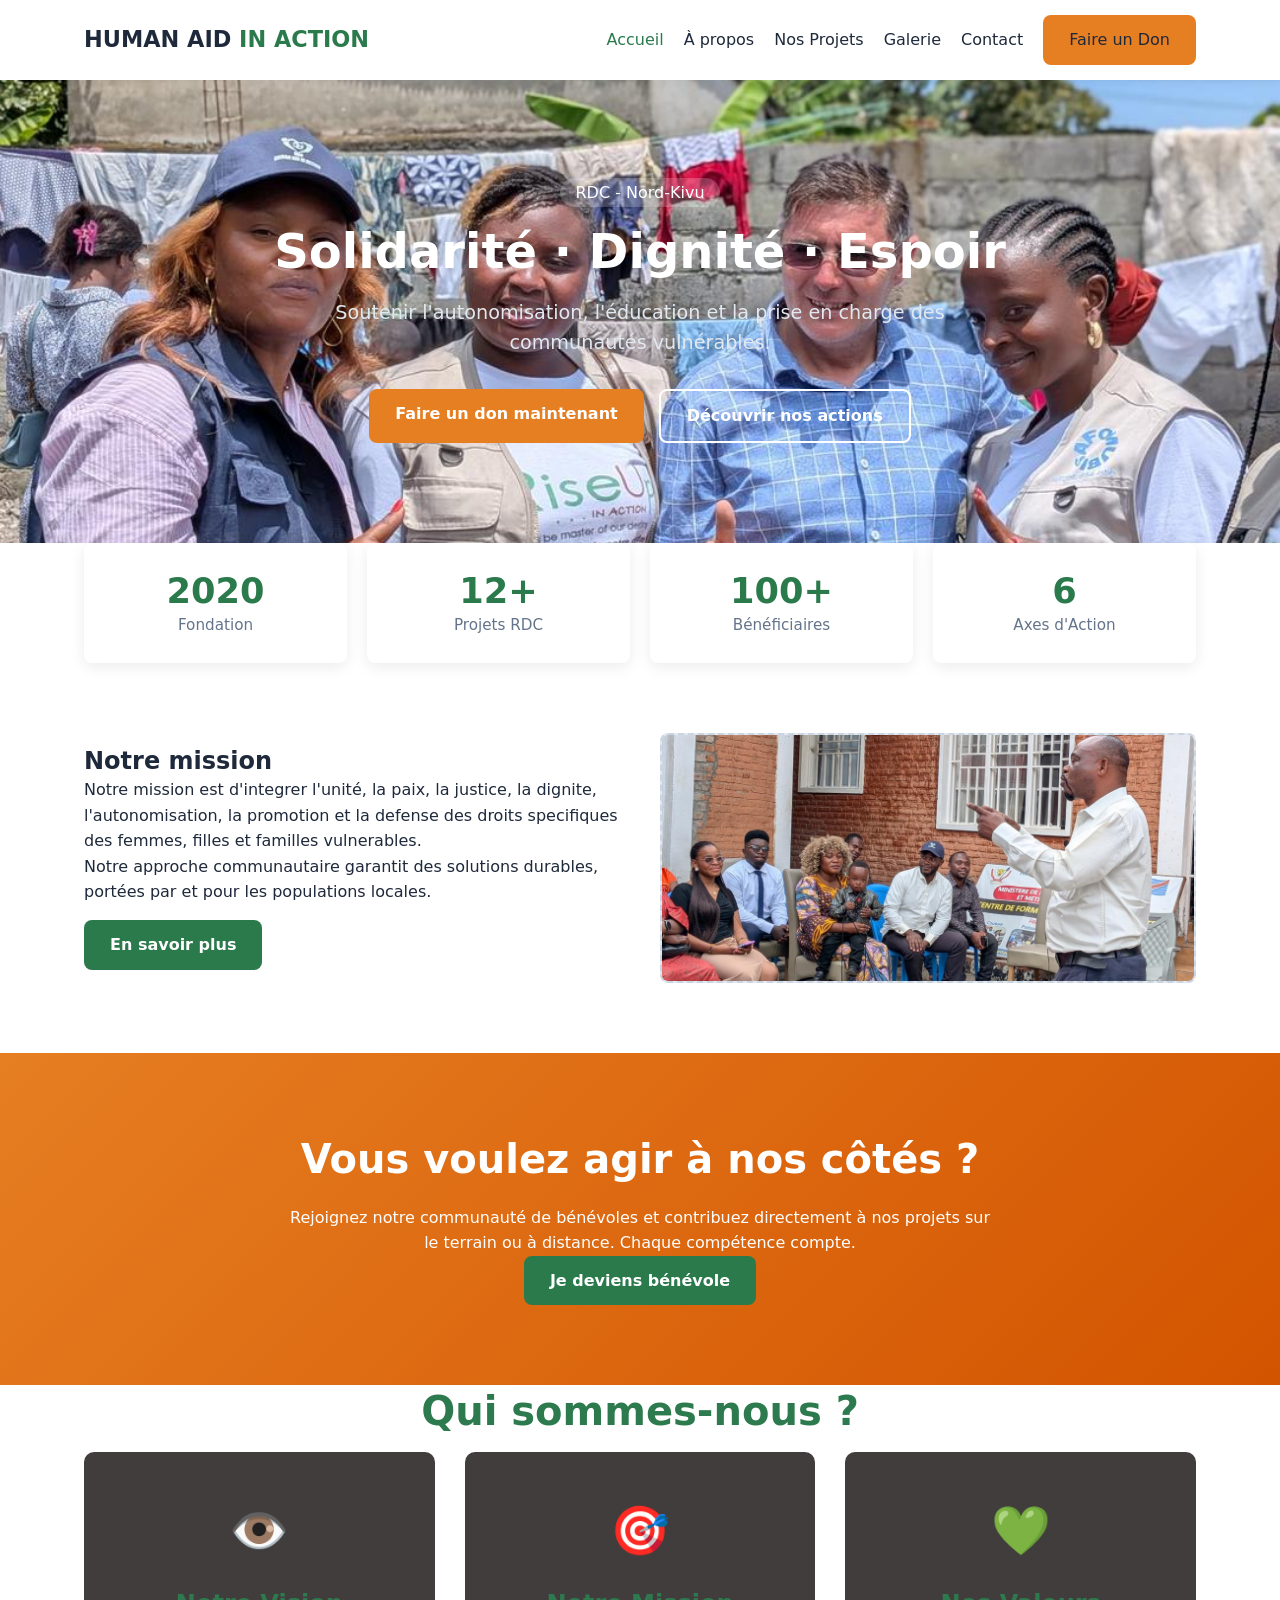
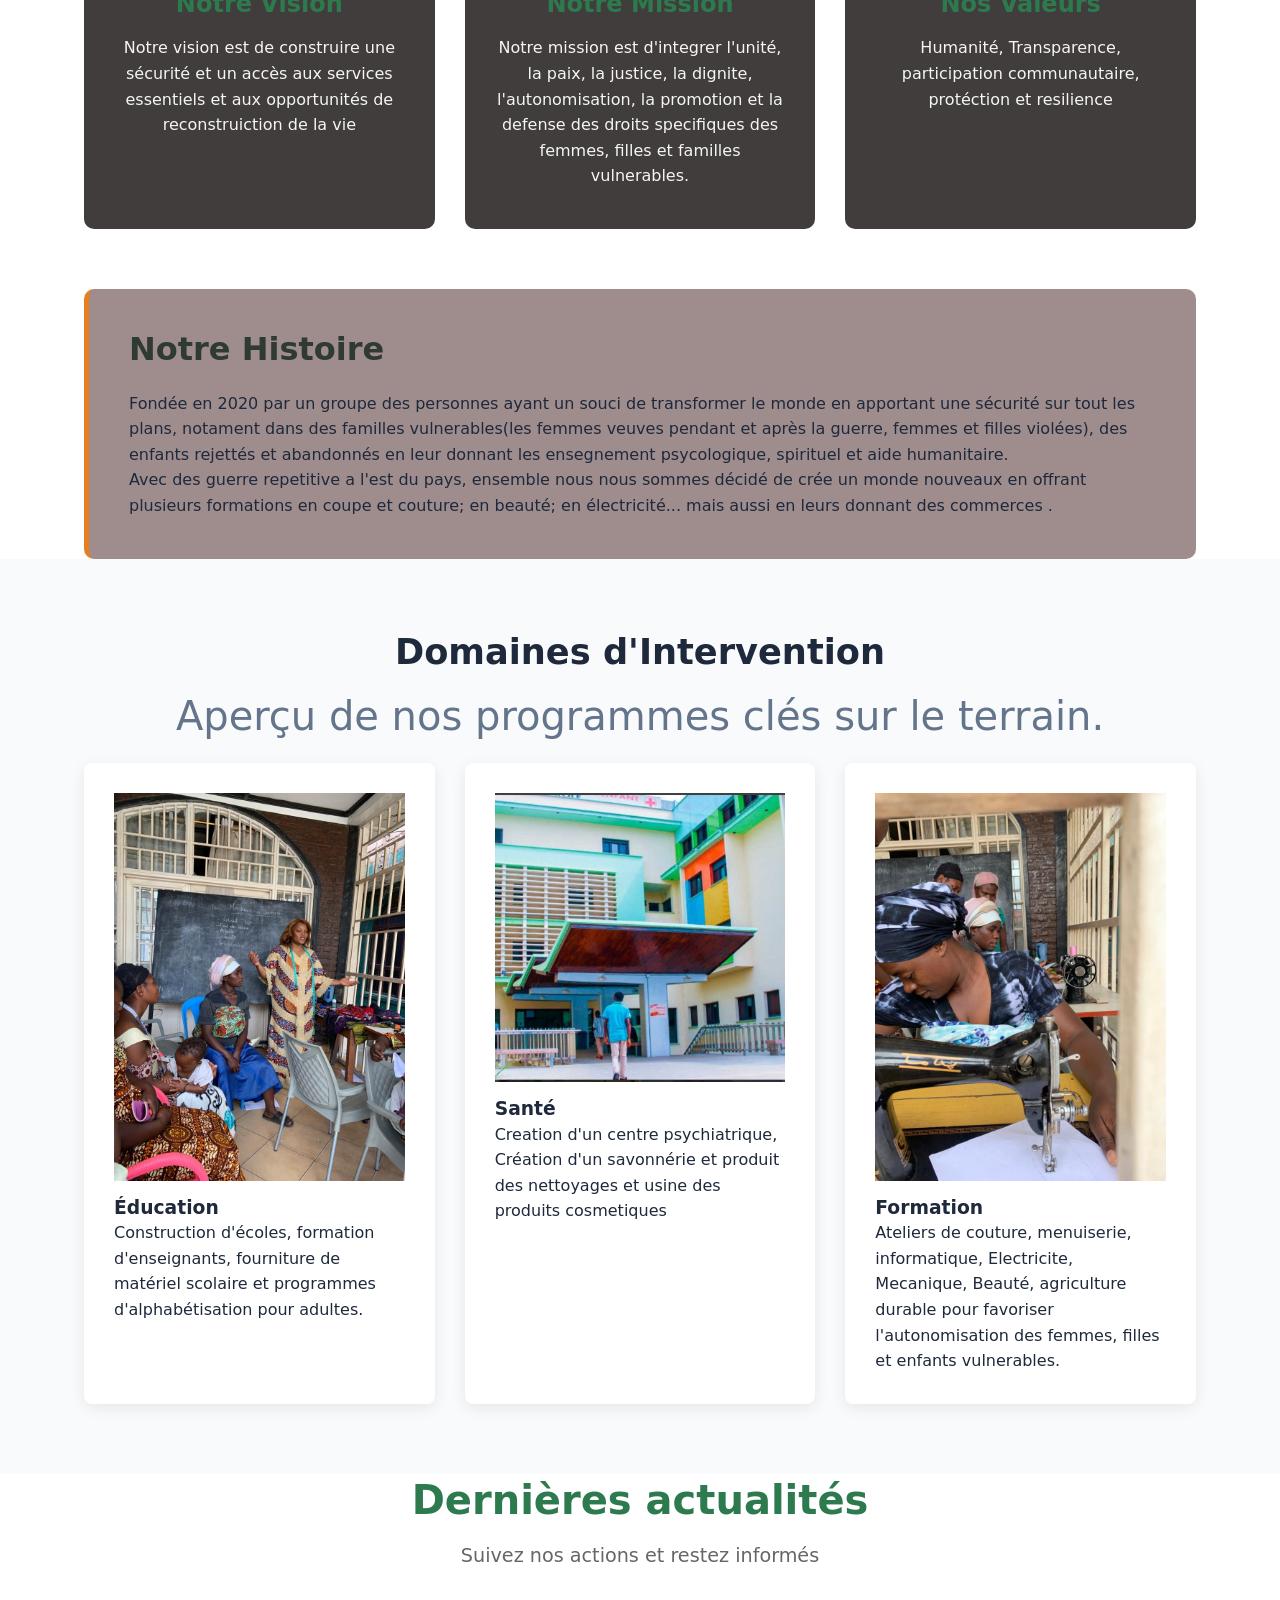
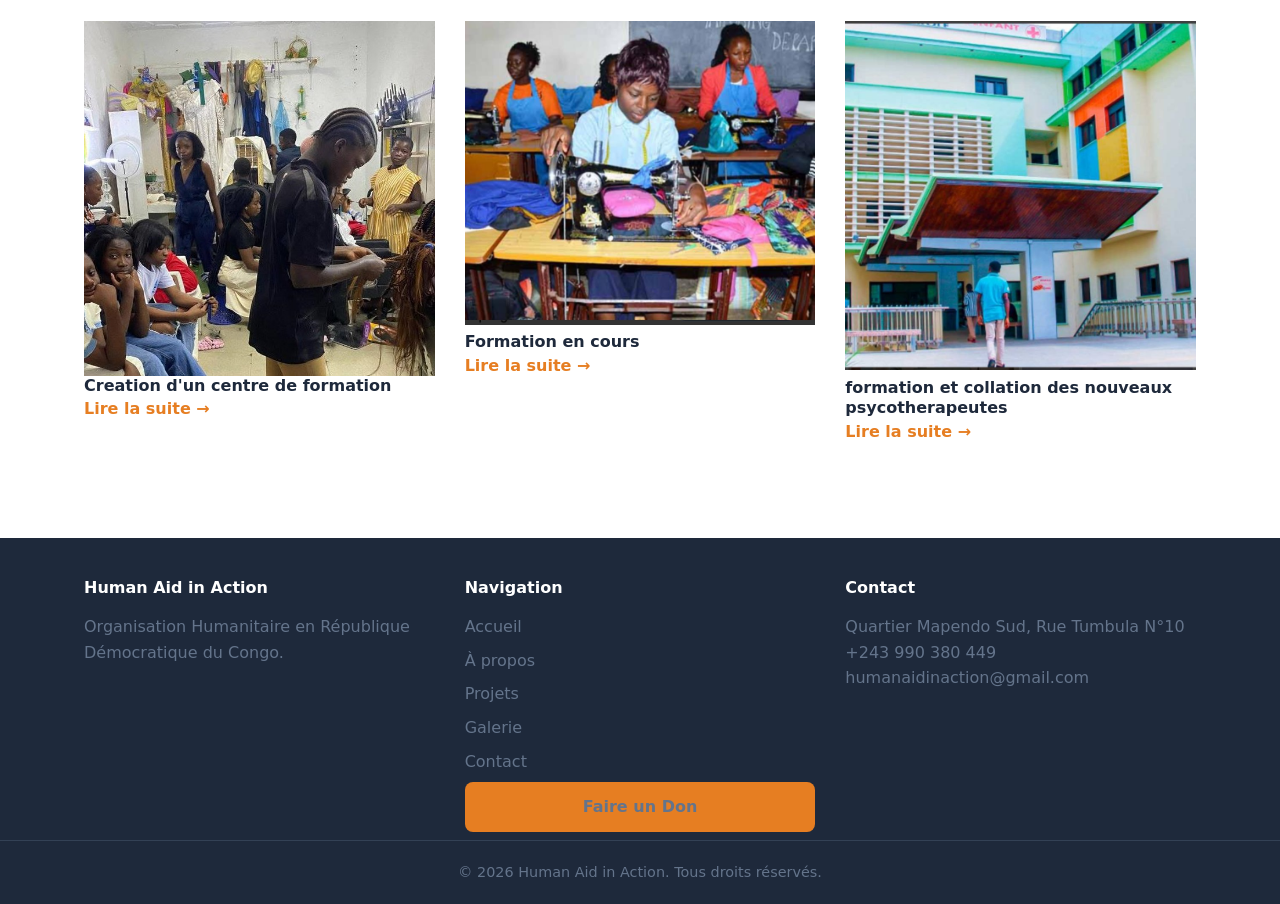
==== index.html @ 74c25638 "init" ====
<!DOCTYPE html>
<html lang="fr">
<head>
  <meta charset="UTF-8">
  <meta name="viewport" content="width=device-width, initial-scale=1.0">
  <title>Human Aid in Action - Accueil</title>
  <link rel="stylesheet" href="style.css">
  <script src="script.js"></script>
  <link rel="icon" href="haa/logo.jpg" type="image/x-icon">
<link rel="shortcut icon" href="haa/logo.jpg" type="image/jpg">
<link rel="apple-touch-icon" href="haa/logo.jpg">
</head>
<body>

  <header class="navbar">
    <div class="container nav-container">
      <a href="index.html" class="logo">Human Aid <span>in Action</span></a>
      <button class="menu-toggle" id="menuToggle" aria-label="Menu">☰</button>
      <nav class="nav-menu" id="navMenu">
        <a href="index.html" class="active">Accueil</a>
        <a href="a-propos.html">À propos</a>
        <a href="projets.html">Nos Projets</a>
        <a href="galerie.html">Galerie</a>
        <a href="contact.html">Contact</a>
        <a href="https://yembjkyt.mychariow.shop/prd_061tvge9/checkout" class="btn btn-secondary">Faire un Don</a>
      </nav>
    </div>
  </header>

  <section class="hero">
    <div class="container">
      <span style="background: rgba(255,255,255,0.2); padding: 5px 15px; border-radius: 20px;">RDC - Nord-Kivu</span>
      <h1>Solidarité · Dignité · Espoir</h1>
      <p>Soutenir l'autonomisation, l'éducation et la prise en charge des communautés vulnérables.</p>
      <div class="hero-btns">
        <a href="dons.html" class="btn btn-secondary">Faire un don maintenant</a>
        <a href="projets.html" class="btn btn-outline">Découvrir nos actions</a>
      </div>
    </div>
  </section>

  <div class="container stats-container">
    <div class="grid-4">
      <div class="stat-card"><h3>2020</h3><p>Fondation</p></div>
      <div class="stat-card"><h3>12+</h3><p>Projets RDC</p></div>
      <div class="stat-card"><h3>100+</h3><p>Bénéficiaires</p></div>
      <div class="stat-card"><h3>6</h3><p>Axes d'Action</p></div>
    </div>
  </div>

  <section class="section">
    <div class="container grid-2">
      <div>
       <h2>Notre mission </h2>
         <p>Notre mission est d'integrer l'unité, la paix, la justice, la dignite, l'autonomisation, la promotion et la defense des droits specifiques des femmes, filles et familles vulnerables.</p>
                        <p>Notre approche communautaire garantit des solutions durables, portées par et pour les populations locales.</p>
        <a href="a-propos.html" class="btn btn-primary" style="margin-top: 15px;">En savoir plus</a>
      </div>
      <div class="img-box">
        <!-- EMPLACEMENT IMAGE: <img src="chemin/vers/image.jpg" alt="Action humanitaire"> -->
          <img src="haa/p2.jpg" alt="">
      </div>
    </div>
  </section>
  <!-- Appel à devenir bénévole -->
        <section class="volunteer-cta" id="volunteer">
            <div class="container">
                <div class="volunteer-card">
                    <h2>Vous voulez agir à nos côtés ?</h2>
                    <p>Rejoignez notre communauté de bénévoles et contribuez directement à nos projets sur le terrain ou à distance. Chaque compétence compte.</p>
                <a href="humanaidinaction@gmail.com" class="btn btn-primary btn-large">Je deviens bénévole</a>
                </div>
            </div>
        </section>

 <section class="about-section">
            <div class="container">
                <h2 class="section-title">Qui sommes-nous ?</h2>
                
                <div class="identity-grid">
                    <div class="identity-card">
                        <div class="identity-icon">👁️</div>
                        <h3>Notre Vision</h3>
                        <p>Notre vision est de construire une sécurité et un accès aux services essentiels et aux opportunités de reconstruiction de la vie</p>
                    </div>
                    
                    <div class="identity-card">
                        <div class="identity-icon">🎯</div>
                        <h3>Notre Mission</h3>
                        <p>Notre mission est d'integrer l'unité, la paix, la justice, la dignite, l'autonomisation, la promotion et la defense des droits specifiques des femmes, filles et familles vulnerables.</p>
                    </div>
                    
                    <div class="identity-card">
                        <div class="identity-icon">💚</div>
                        <h3>Nos Valeurs</h3>
                        <p>Humanité, Transparence, participation communautaire, protéction et resilience</p>
                    </div>
                </div>

                <div class="history-block">
                    <h3>Notre Histoire</h3>
                    <p>Fondée en 2020 par un groupe des personnes ayant un souci de transformer le monde en apportant une sécurité sur tout les plans, notament dans des familles vulnerables(les femmes veuves pendant et après la guerre, femmes et filles violées), des enfants rejettés et abandonnés en leur donnant les ensegnement psycologique, spirituel et aide humanitaire. </p>
                    <p>Avec des guerre repetitive a l'est du pays, ensemble nous nous sommes décidé de crée un monde nouveaux en offrant plusieurs formations en coupe et couture; en beauté; en électricité...
                        mais aussi en leurs donnant des commerces .</p>
                </div>
            </div>
        </section>


  <section class="section bg-light">
    <div class="container">
      <div class="section-title">
        <h2>Domaines d'Intervention</h2>
        <p>Aperçu de nos programmes clés sur le terrain.</p>
      </div>
      <div class="grid-3">
        <div class="card">
          <div class="card-icon">
             <img src="haa/p3.jpg" alt="" style="width: 100%; height: 100%; display: flex; align-items: center; justify-content: center; ">
          </div>
          <h3>Éducation</h3>
              <p>Construction d'écoles, formation d'enseignants, fourniture de matériel scolaire et programmes d'alphabétisation pour adultes.</p>
        </div>
        <div class="card">
          <div class="card-icon">
            <img src="haa/hospi.jpg" alt="" style="width: 100%; height: 100%;; display: flex; align-items: center; justify-content: center;">
               </div>
          <h3>Santé</h3>
             <p>Creation d'un centre psychiatrique, Création d'un savonnérie et produit des nettoyages et usine des produits cosmetiques</p>
      
        </div>
        <div class="card">
          <div class="card-icon">  
            <img src="haa/p4.jpg" alt="" style="width: 100%; height: 100%; display: flex; align-items: center; justify-content: center;">
                        </div>
          <h3>Formation</h3>
                 <p>Ateliers de couture, menuiserie, informatique, Electricite, Mecanique, Beauté, agriculture durable pour favoriser l'autonomisation des femmes, filles et enfants vulnerables.</p>
      
    </div>
  </section>

  
        <!-- Actualités -->
        <section class="news-preview">
            <div class="container">
                <h2 class="section-title">Dernières actualités</h2>
                <p class="section-subtitle">Suivez nos actions et restez informés</p>
                
                <div class="news-grid">
                    <article class="news-card">
                        <div class="news-image">
                            <img src="haa/center.jpg" alt=""  style="width: 100%; height: 100%; display: flex; align-items: center; justify-content: center;">
                            <span class="news-category">Éducation</span>
                        </div>
                        <div class="news-content">
                            <h4>Creation d'un centre de formation</h4>
                            <a href="news.html" class="news-link">Lire la suite →</a>
                        </div>
                    </article>
                       <article class="news-card">
                        <div class="news-image">
                            <img src="haa/center1.jpg" alt="" style="width: 100%; height: 100%;">
                          
                            <span class="news-category">Éducation</span>
                        </div>
                        <div class="news-content">
                            <h4>Formation en cours</h4>
                            <a href="news.html" class="news-link">Lire la suite →</a>
                        </div>
                    </article>
                    <article class="news-card">
                        <div class="news-image">
                            <img src="haa/hospi.jpg" alt="" style="width: 100%; height: 100%;">
                            <span class="news-category">Santé</span>
                        </div>
                        <div class="news-content">
                            <span class="news-date"></span>
                            <h4>formation et collation des nouveaux psycotherapeutes</h4>
                            <a href="news.html" class="news-link">Lire la suite →</a>
                        </div>
                    </article>
                    
                </div>
                
                <div class="news-more">
                    <a href="news.html" class="btn btn-outline">Voir toutes les actualités →</a>
                </div>
            </div>
        </section>


  <footer class="footer">
    <div class="container footer-grid">
      <div class="footer-col">
        <h4>Human Aid in Action</h4>
        <p>Organisation Humanitaire en République Démocratique du Congo.</p>
      </div>
      <div class="footer-col">
        <h4>Navigation</h4>
        <a href="index.html">Accueil</a>
        <a href="a-propos.html">À propos</a>
        <a href="projets.html">Projets</a>
         <a href="galerie.html">Galerie</a>
        <a href="contact.html">Contact</a>
        <a href="https://yembjkyt.mychariow.shop/prd_061tvge9/checkout" class="btn btn-secondary">Faire un Don</a>
      </div>
      <div class="footer-col">
        <h4>Contact</h4>
        <p>Quartier Mapendo Sud, Rue Tumbula N°10</p>
        <p>+243 990 380 449</p>
         <p>humanaidinaction@gmail.com</p>
      </div>
    </div>
    <div class="footer-bottom">
      <p>&copy; 2026 Human Aid in Action. Tous droits réservés.</p>
    </div>
  </footer>

  <script src="script.js"></script>
</body>
</html>
---- style.css ----
/* ==========================================================================
   STYLE GLOBAL & VARIABLES - HUMAN AID IN ACTION
   ========================================================================== */

:root {
  --primary: #2a7a4c;
  --primary-hover: #1f5937;
  --secondary: #e67e22;
  --secondary-hover: #d35400;
  --dark: #1e293b;
  --light: #f8fafc;
  --white: #ffffff;
  --gray: #64748b;
  --gray-light: #e2e8f0;
  --border-radius: 8px;
  --transition: all 0.3s ease;
  --shadow: 0 4px 15px rgba(0, 0, 0, 0.08);
}

* {
  margin: 0;
  padding: 0;
  box-sizing: border-box;
}

html {
  scroll-behavior: smooth;
  font-family: system-ui, -apple-system, BlinkMacSystemFont, 'Segoe UI', Roboto, sans-serif;
  color: var(--dark);
  line-height: 1.6;
}

body {
  background-color: var(--white);
  display: flex;
  flex-direction: column;
  min-height: 100vh;
}

.container {
  width: 90%;
  max-width: 1200px;
  margin: 0 auto;
}

/* --- TYPOGRAPHIE & BOUTONS --- */
h1, h2, h3, h4 {
  color: var(--dark);
  line-height: 1.3;
}

.btn {
  display: inline-block;
  padding: 12px 26px;
  border-radius: var(--border-radius);
  text-decoration: none;
  font-weight: 600;
  transition: var(--transition);
  border: none;
  cursor: pointer;
  text-align: center;
}

.btn-primary {
  background-color: var(--primary);
  color: var(--white);
}

.btn-primary:hover {
  background-color: var(--primary-hover);
}

.btn-secondary {
  background-color: var(--secondary);
  color: var(--white);
}

.btn-secondary:hover {
  background-color: var(--secondary-hover);
}

.btn-outline {
  background-color: transparent;
  border: 2px solid var(--white);
  color: var(--white);
}

.btn-outline:hover {
  background-color: var(--white);
  color: var(--dark);
}

.w-100 {
  width: 100%;
}

/* --- EN-TÊTE ET NAVIGATION --- */
.navbar {
  position: sticky;
  top: 0;
  background: var(--white);
  box-shadow: 0 2px 10px rgba(0, 0, 0, 0.05);
  z-index: 1000;
  padding: 15px 0;
}

.nav-container {
  display: flex;
  justify-content: space-between;
  align-items: center;
}

.logo {
  font-size: 1.4rem;
  font-weight: 800;
  color: var(--dark);
  text-decoration: none;
  text-transform: uppercase;
}

.logo span {
  color: var(--primary);
}

.nav-menu {
  display: flex;
  align-items: center;
  gap: 20px;
}

.nav-menu a {
  text-decoration: none;
  color: var(--dark);
  font-weight: 500;
  transition: var(--transition);
}

.nav-menu a:hover,
.nav-menu a.active {
  color: var(--primary);
}

.menu-toggle {
  display: none;
  background: none;
  border: none;
  font-size: 1.8rem;
  cursor: pointer;
}

/* --- BANNIÈRE EN-TÊTE DE PAGE --- */
.page-header {
  padding: 60px 0;
  text-align: center;
  color: var(--white);
  /* EMPLACEMENT BACKGROUND IMAGE PAGE HEADER: remplace l'url ci-dessous */
  background: linear-gradient(rgba(0, 0, 0, 0.7), rgba(0, 0, 0, 0.7)), var(--primary);
}

.page-header h1 {
  color: var(--white);
  font-size: 2.5rem;
  margin-bottom: 10px;
}

/* --- SECTIONS SPÉCIFIQUES --- */
.section {
  padding: 70px 0;
}

.bg-light {
  background-color: var(--light);
}

.section-title {
  text-align: center;
  margin-bottom: 45px;
}

.section-title h2 {
  font-size: 2.2rem;
  margin-bottom: 10px;
}

.section-title p {
  color: var(--gray);
}

.grid-2 {
  display: grid;
  grid-template-columns: 1fr 1fr;
  gap: 40px;
  align-items: center;
}

.grid-3 {
  display: grid;
  grid-template-columns: repeat(auto-fit, minmax(300px, 1fr));
  gap: 30px;
}

.grid-4 {
  display: grid;
  grid-template-columns: repeat(auto-fit, minmax(220px, 1fr));
  gap: 20px;
}

/* --- CONTENEUR D'IMAGE DÉDIÉ --- */
.img-box {
  width: 100%;
  height: 250px;
  background-color: var(--gray-light);
  border-radius: var(--border-radius);
  display: flex;
  align-items: center;
  justify-content: center;
  color: var(--gray);
  font-weight: 600;
  border: 2px dashed #cbd5e1;
  overflow: hidden;
}

.img-box img {
  width: 100%;
  height: 100%;
  object-fit: cover;
}

/* --- ACCUEIL HERO --- */
.hero {
  padding: 100px 0;
  text-align: center;
  color: var(--white);
  /* EMPLACEMENT BACKGROUND HERO ACCUEIL */
 background: url(haa/background.jpg) center/cover;
}

.hero h1 {
  color: var(--white);
  font-size: 3rem;
  margin: 15px 0;
}

.hero p {
  font-size: 1.2rem;
  max-width: 650px;
  margin: 0 auto 30px;
  color: #e2e8f0;
}

.hero-btns {
  display: flex;
  justify-content: center;
  gap: 15px;
}

/* --- STATISTIQUES --- */
.stats-container {
  margin-top: -40px;
  position: relative;
  z-index: 10;
}

.stat-card {
  background: var(--white);
  padding: 25px;
  border-radius: var(--border-radius);
  box-shadow: var(--shadow);
  text-align: center;
}

.stat-card h3 {
  font-size: 2.2rem;
  color: var(--primary);
}

.stat-card p {
  color: var(--gray);
  font-size: 0.95rem;
}

/* --- CARTES ET COMPOSANTS --- */
.card {
  background: var(--white);
  padding: 30px;
  border-radius: var(--border-radius);
  box-shadow: var(--shadow);
  transition: var(--transition);
}

.card:hover {
  transform: translateY(-5px);
}

.card-icon {
  font-size: 2.5rem;
  margin-bottom: 15px;
}

.team-card {
  text-align: center;
}

.team-card .img-box {
  height: 200px;
  margin-bottom: 15px;
}

.gallery-grid {
  display: grid;
  grid-template-columns: repeat(auto-fill, minmax(280px, 1fr));
  gap: 20px;
}

.gallery-item {
  height: 220px;
}

/* --- FORMULAIRES --- */
.form-container {
  background: var(--light);
  padding: 35px;
  border-radius: var(--border-radius);
  box-shadow: var(--shadow);
}

.form-group {
  margin-bottom: 20px;
}

.form-group label {
  display: block;
  margin-bottom: 8px;
  font-weight: 600;
}

.form-group input,
.form-group textarea,
.form-group select {
  width: 100%;
  padding: 12px;
  border: 1px solid var(--gray-light);
  border-radius: var(--border-radius);
  font-family: inherit;
  font-size: 1rem;
}

.payment-options {
  display: flex;
  gap: 10px;
  margin-bottom: 20px;
}

.payment-btn {
  flex: 1;
  padding: 12px;
  border: 1px solid var(--gray-light);
  background: var(--white);
  border-radius: var(--border-radius);
  cursor: pointer;
  font-weight: 600;
  text-align: center;
}

.payment-btn.active {
  border-color: var(--primary);
  background: #e8f5e9;
  color: var(--primary);
}

/* --- FOOTER --- */
.footer {
  background: var(--dark);
  color: var(--gray);
  padding: 40px 0 20px;
  margin-top: auto;
}

.footer-grid {
  display: grid;
  grid-template-columns: repeat(auto-fit, minmax(200px, 1fr));
  gap: 30px;
  margin-bottom: 30px;
}

.footer-col h4 {
  color: var(--white);
  margin-bottom: 15px;
}

.footer-col a {
  display: block;
  color: var(--gray);
  text-decoration: none;
  margin-bottom: 8px;
  transition: var(--transition);
}

.footer-col a:hover {
  color: var(--white);
}

.footer-bottom {
  text-align: center;
  border-top: 1px solid #334155;
  padding-top: 20px;
  font-size: 0.9rem;
}
/* --- RESPONSIVE MOBILE --- */
@media (max-width: 768px) {
 .menu-toggle {
    display: block;
  }
  .nav-menu {
    display: none;
    position: absolute;
    top: 100%;
    left: 0;
    width: 100%;
    background: var(--white);
    flex-direction: column;
    padding: 20px;
    box-shadow: 0 4px 10px rgba(0, 0, 0, 0.1);
  }

  .nav-menu.active {
    display: flex;
  }

  .grid-2 {
    grid-template-columns: 1fr;
  }

  .hero h1 {
    font-size: 2rem;
  }

  .hero-btns {
    flex-direction: column;
  }
}


.container {
    max-width: 1200px;
    margin: 0 auto;
    padding: 0 20px;
}
.identity-card {
    background: #423d3d;
    padding: 40px 30px;
    border-radius: 10px;
    text-align: center;
    transition: transform 0.3s;
    color: whitesmoke;
}
.identity-grid {
    display: grid;
    grid-template-columns: repeat(auto-fit, minmax(250px, 1fr));
    gap: 30px;
    margin-bottom: 60px;
}

.identity-icon {
    font-size: 3rem;
    margin-bottom: 20px;
}

.identity-card h3 {
    font-size: 1.5rem;
    margin-bottom: 15px;
    color: #2c7a4d;
}
.volunteer-cta {
    padding: 80px 0;
    background: linear-gradient(
135deg
, #e67e22 0%, #d35400 100%);
}
.volunteer-card {
    text-align: center;
    color: white;
    max-width: 700px;
    margin: 0 auto;
}
.volunteer-card h2 {
    font-size: 2.5rem;
    margin-bottom: 20px;
      color: white;
}
.section-title {
    text-align: center;
    font-size: 2.5rem;
    color: #2c7a4d;
    margin-bottom: 15px;
}
.history-block {
    margin: 0 auto;
    padding: 40px;
    background: #9f8d8d;
    border-radius: 10px;
    border-left: 5px solid #e67e22;
}
.history-block h3 {
    font-size: 2rem;
    margin-bottom: 20px;
    color: #2f3a33;
}

.news-grid {
    display: grid;
    grid-template-columns: repeat(3, 1fr);
    gap: 30px;
    margin-bottom: 40px;
}
.news-category {
    position: absolute;
    top: 15px;
    left: 15px;
    background: #e67e22;
    color: white;
    padding: 5px 12px;
    border-radius: 20px;
    font-size: 0.8rem;
    font-weight: 600;
}
.section-subtitle {
    text-align: center;
    font-size: 1.2rem;
    color: #666;
    margin-bottom: 50px;
}

.news-link {
    color: #e67e22;
    text-decoration: none;
    font-weight: 600;
}
.values-grid {
    display: grid;
     grid-template-columns: repeat(auto-fit, minmax(250px, 1fr));
    gap: 30px;
}
.value-icon {
    font-size: 3.5rem;
    margin-bottom: 20px;
}
.value-card h3 {
    font-size: 1.5rem;
    margin-bottom: 20px;
    color: #2c7a4d;
}
.section-title {
    text-align: center;
    font-size: 2.5rem;
    color: #2c7a4d;
    margin-bottom: 15px;
}
.team-card img {
    width: 200px;
    height: 200px;
    border-radius: 50%;
    object-fit: cover;
    margin-bottom: 20px;
}
.team-card h3 {
    font-size: 1.3rem;
    margin-bottom: 5px;
    color: #2c7a4d;
}
.team-role {
    color: #e67e22;
    font-weight: 600;
    margin-bottom: 10px;
}
.value-card {
    background: #797272;
    padding: 40px 30px;
    border-radius: 10px;
    text-align: center;
    box-shadow: 0 5px 15px rgb(0 0 0 / 5%);
}
.media-item img, .media-item video {
    width: 100%;
    height: 100%;
    object-fit: cover;
    transition: transform 0.4s ease;
}
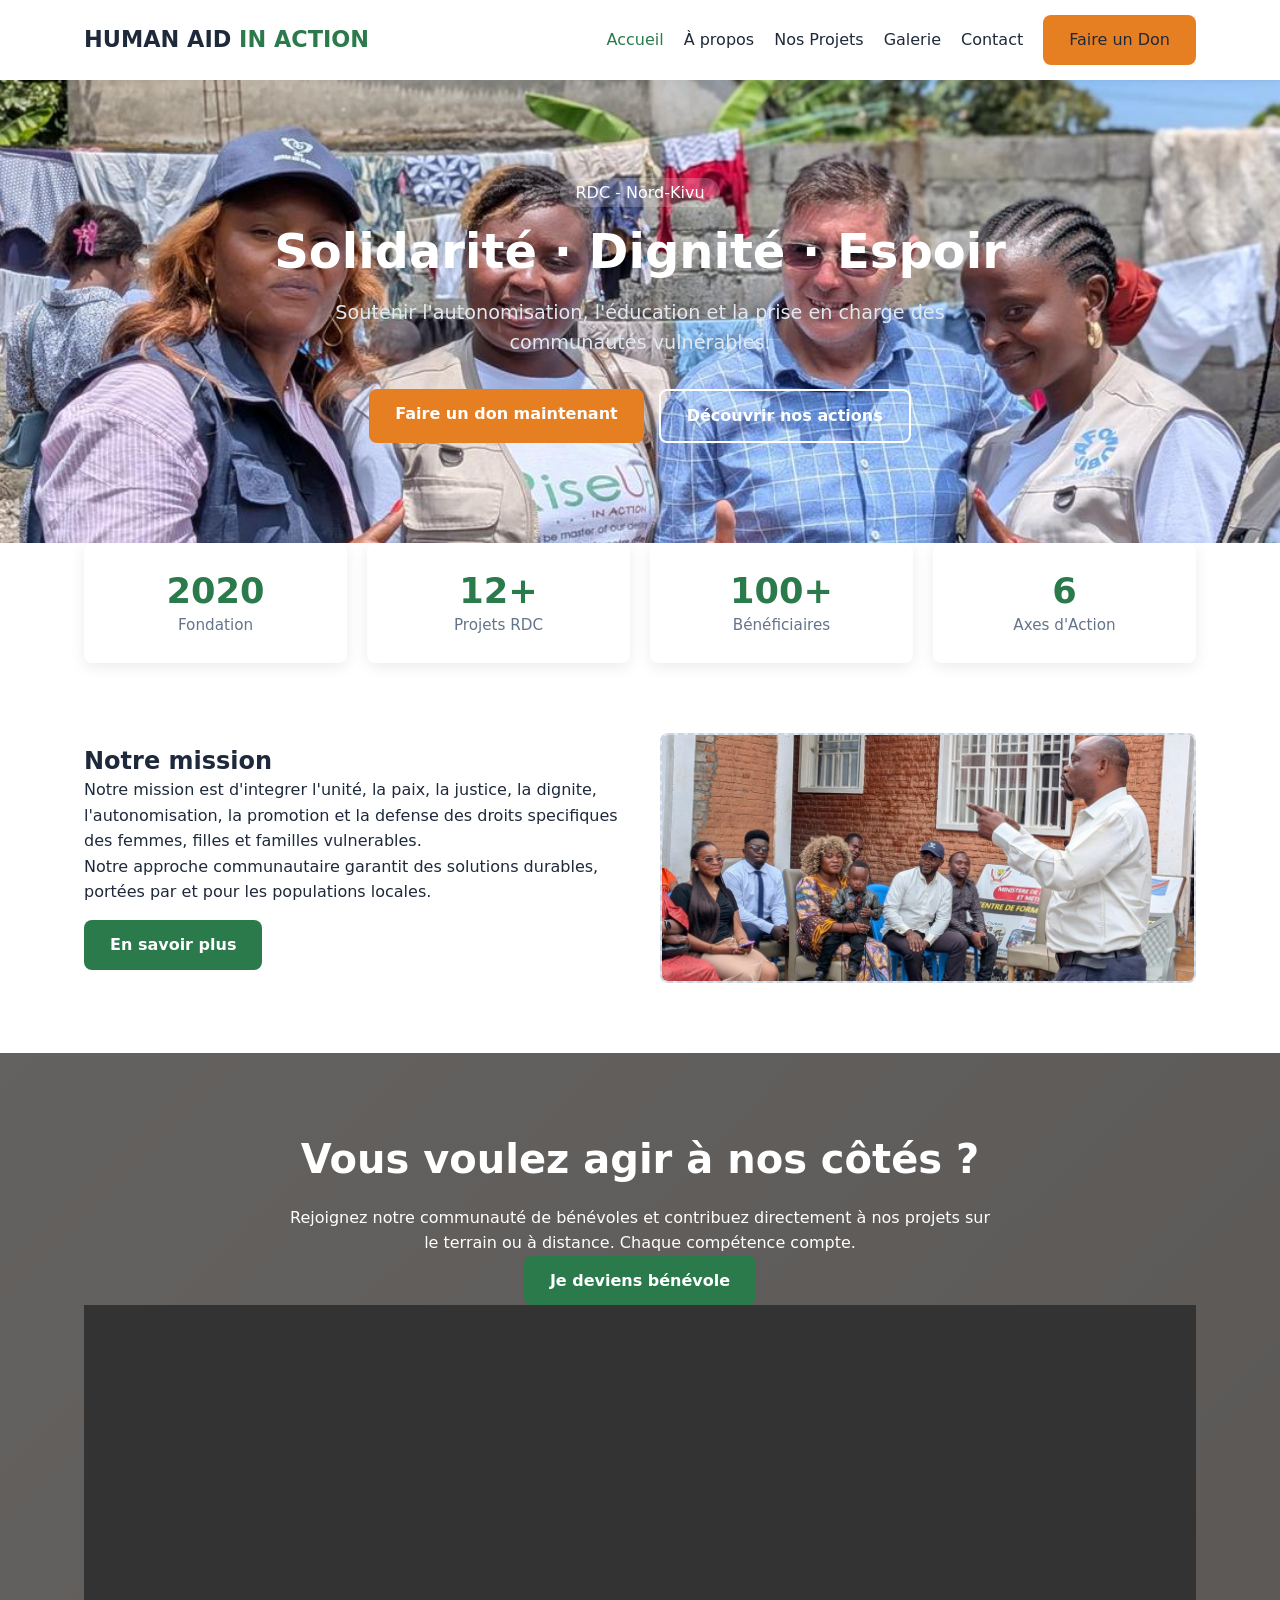
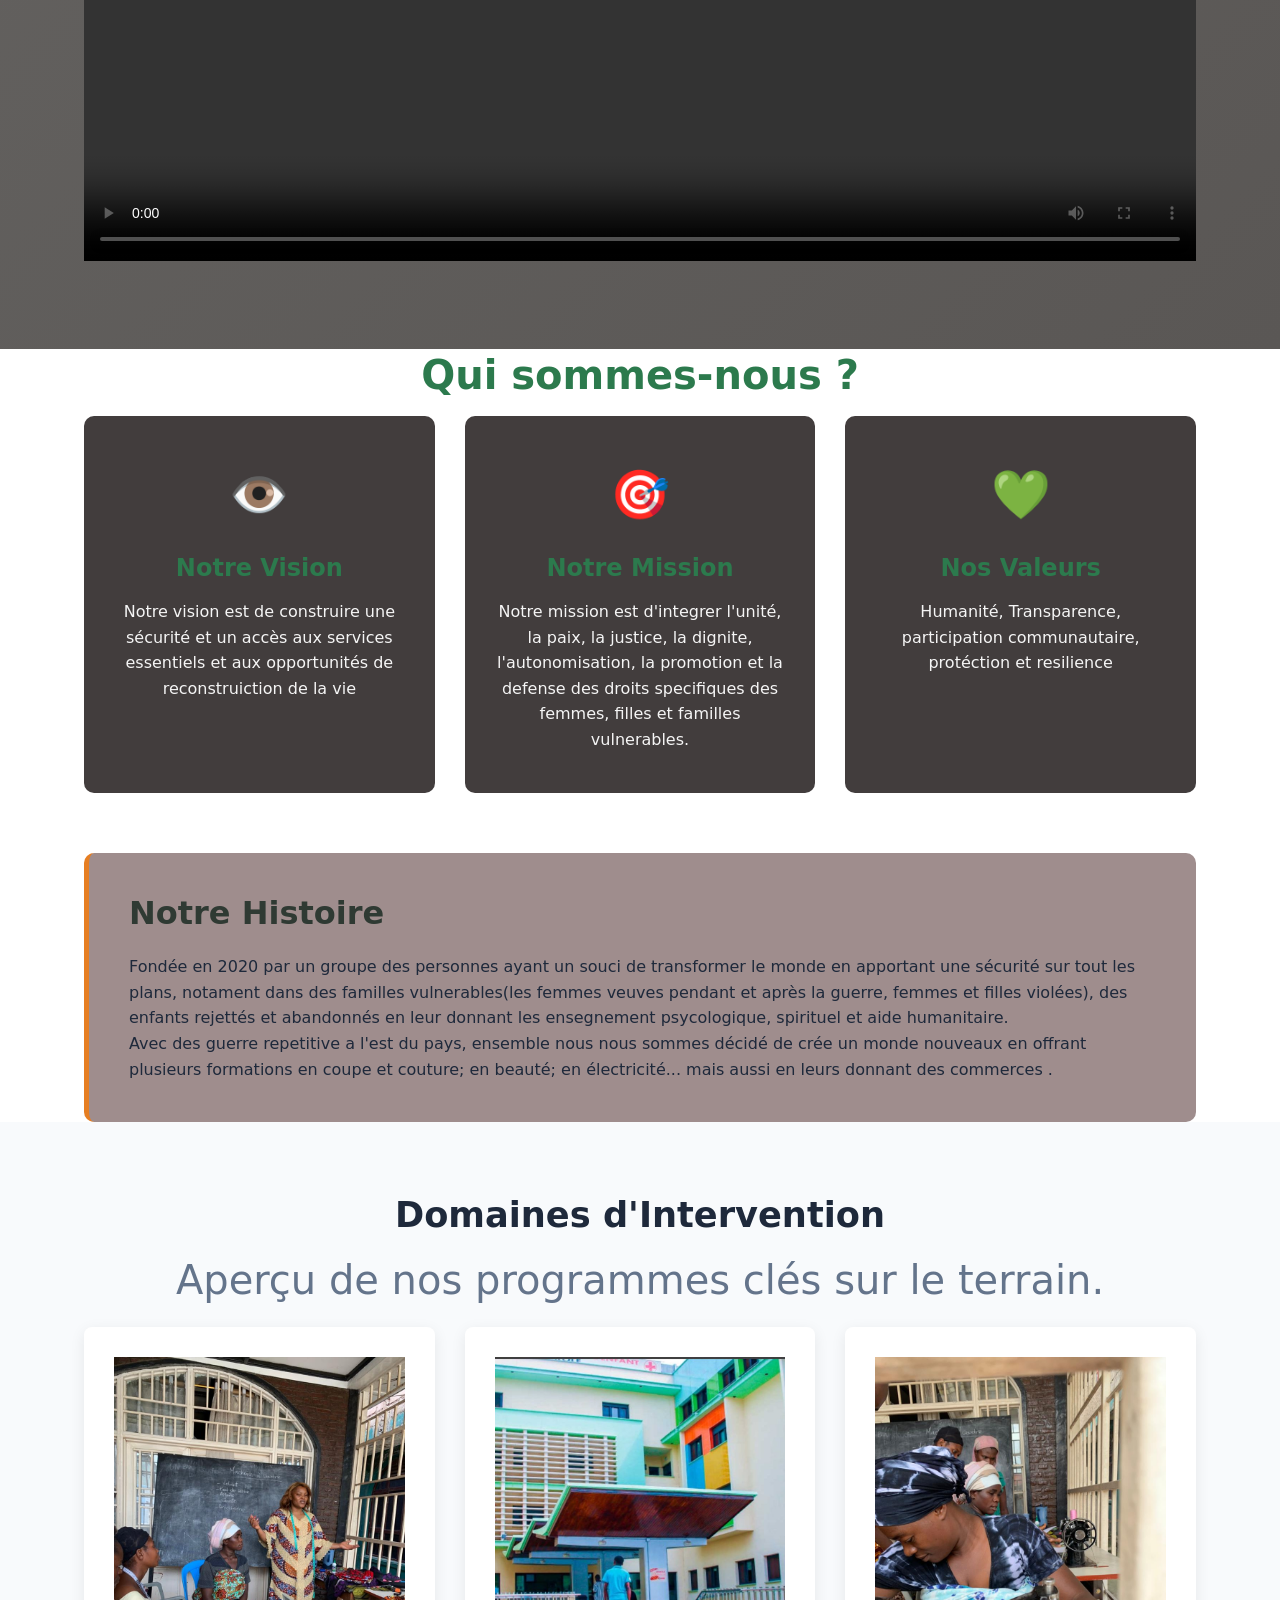
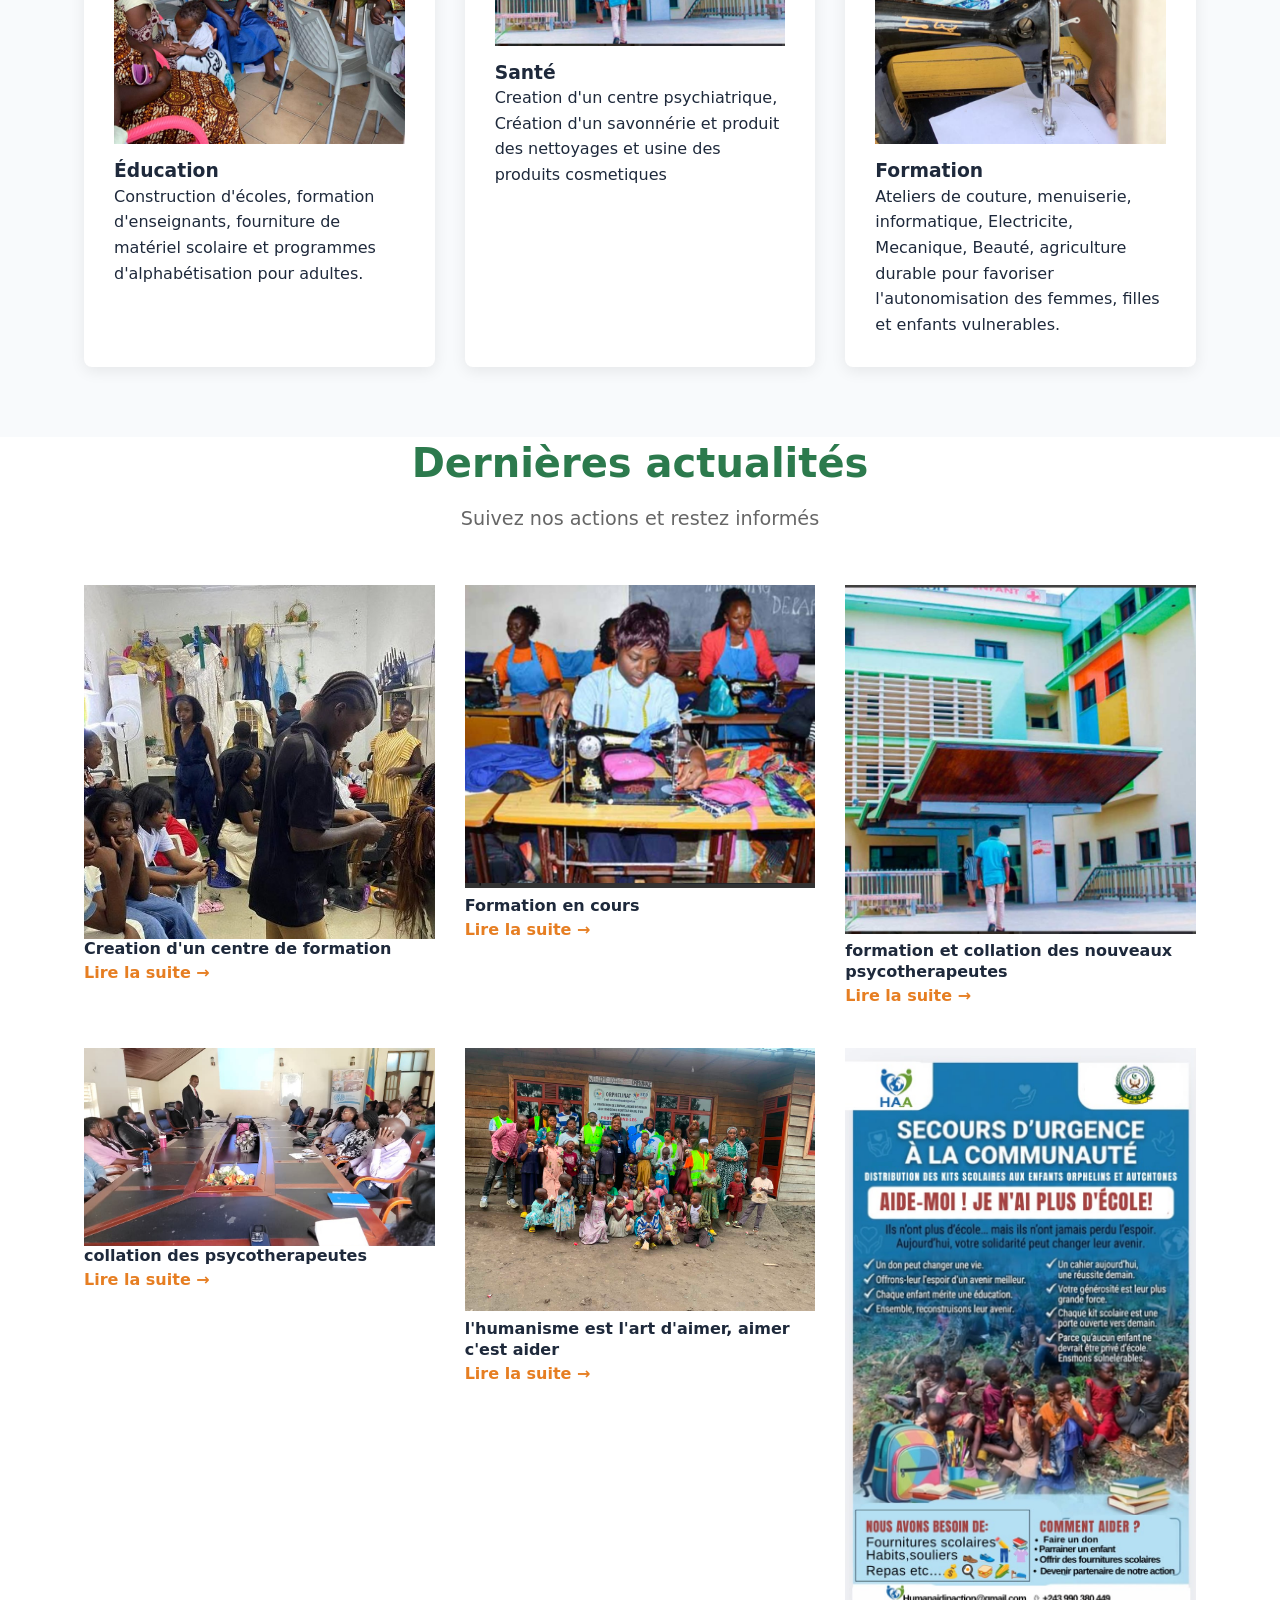
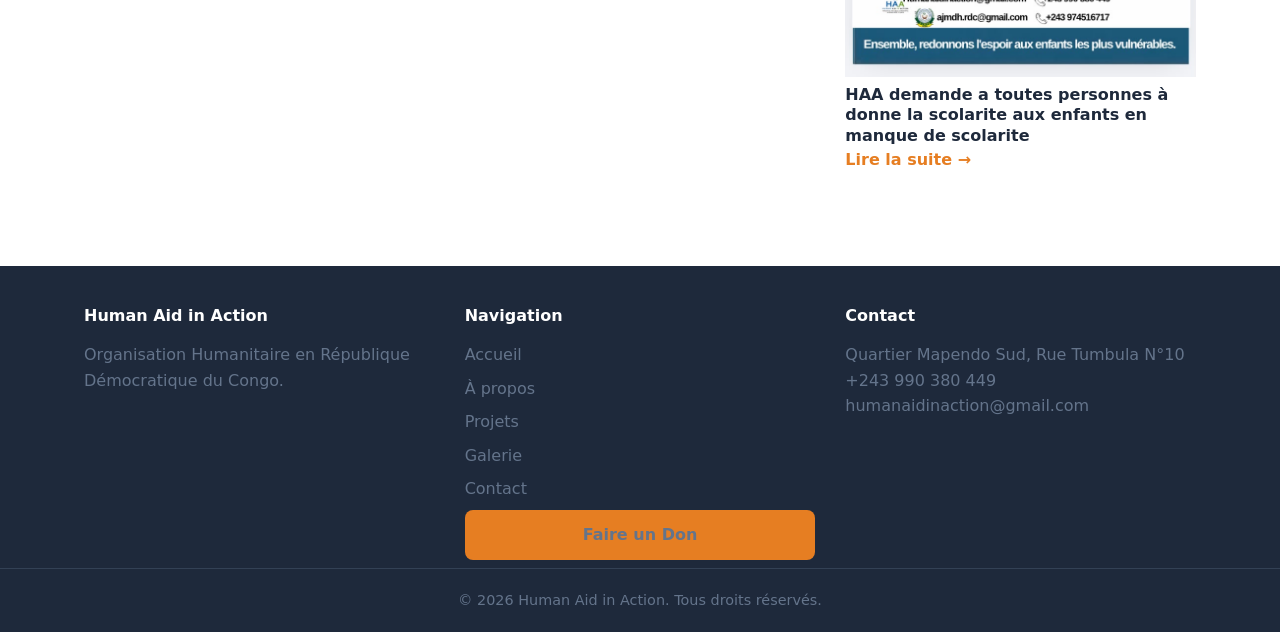
==== commit dade383f: "init" ====
--- a/index.html
+++ b/index.html
@@ -3,9 +3,9 @@
 <head>
   <meta charset="UTF-8">
   <meta name="viewport" content="width=device-width, initial-scale=1.0">
-  <title>Human Aid in Action - Accueil</title>
+  <title>Human Aid in Action - Organisation Humanitaire</title>
   <link rel="stylesheet" href="style.css">
-  <script src="script.js"></script>
+ <meta name="description" content="Human aid in action- Organisation Humanitaire engagée dans l'education, la santé, la formation professionnelle des femmes vulnerable et enfants abandonnés.">
   <link rel="icon" href="haa/logo.jpg" type="image/x-icon">
 <link rel="shortcut icon" href="haa/logo.jpg" type="image/jpg">
 <link rel="apple-touch-icon" href="haa/logo.jpg">
@@ -70,6 +70,11 @@
                     <p>Rejoignez notre communauté de bénévoles et contribuez directement à nos projets sur le terrain ou à distance. Chaque compétence compte.</p>
                 <a href="humanaidinaction@gmail.com" class="btn btn-primary btn-large">Je deviens bénévole</a>
                 </div>
+
+                
+                 <div class="media-item img">
+            <video src="mise à jour/haia.mp4" controls></video>
+        </div>
             </div>
         </section>
 
@@ -154,7 +159,7 @@
                         </div>
                         <div class="news-content">
                             <h4>Creation d'un centre de formation</h4>
-                            <a href="news.html" class="news-link">Lire la suite →</a>
+                            <a href="galerie.html" class="news-link">Lire la suite →</a>
                         </div>
                     </article>
                        <article class="news-card">
@@ -165,7 +170,7 @@
                         </div>
                         <div class="news-content">
                             <h4>Formation en cours</h4>
-                            <a href="news.html" class="news-link">Lire la suite →</a>
+                            <a href="galerie.html" class="news-link">Lire la suite →</a>
                         </div>
                     </article>
                     <article class="news-card">
@@ -176,14 +181,53 @@
                         <div class="news-content">
                             <span class="news-date"></span>
                             <h4>formation et collation des nouveaux psycotherapeutes</h4>
-                            <a href="news.html" class="news-link">Lire la suite →</a>
+                            <a href="galerie.html" class="news-link">Lire la suite →</a>
+                        </div>
+                    </article>
+                    
+                </div>
+
+                
+                <div class="news-grid">
+                    <article class="news-card">
+                        <div class="news-image">
+                            <img src="mise à jour/collation.jpg" alt=""  style="width: 100%; height: 100%; display: flex; align-items: center; justify-content: center;">
+                            <span class="news-category">collation</span>
+                        </div>
+                        <div class="news-content">
+                            <h4>
+                              collation des psycotherapeutes
+                            </h4>
+                            <a href="galerie.html" class="news-link">Lire la suite →</a>
+                        </div>
+                    </article>
+                       <article class="news-card">
+                        <div class="news-image">
+                            <img src="mise à jour/orphelina.jpg" alt="" style="width: 100%; height: 100%;">
+                          
+                            <span class="news-category">visite des orphelin</span>
+                        </div>
+                        <div class="news-content">
+                            <h4>l'humanisme est l'art d'aimer, aimer c'est aider</h4>
+                            <a href="galerie.html" class="news-link">Lire la suite →</a>
+                        </div>
+                    </article>
+                    <article class="news-card">
+                        <div class="news-image">
+                            <img src="mise à jour/scolarite.jpg" alt="" style="width: 100%; height: 100%;">
+                            <span class="news-category">demande a l' Appel</span>
+                        </div>
+                        <div class="news-content">
+                            <span class="news-date"></span>
+                            <h4>HAA demande a toutes personnes à donne la scolarite aux enfants en manque de scolarite</h4>
+                            <a href="galerie.html" class="news-link">Lire la suite →</a>
                         </div>
                     </article>
                     
                 </div>
                 
                 <div class="news-more">
-                    <a href="news.html" class="btn btn-outline">Voir toutes les actualités →</a>
+                    <a href="galerie.html" class="btn btn-outline">Voir toutes les actualités →</a>
                 </div>
             </div>
         </section>
--- a/style.css
+++ b/style.css
@@ -475,7 +475,7 @@
     padding: 80px 0;
     background: linear-gradient(
 135deg
-, #e67e22 0%, #d35400 100%);
+, #646260 0%, #5a5755 100%);
 }
 .volunteer-card {
     text-align: center;
@@ -508,9 +508,10 @@
 }
 
 .news-grid {
-    display: grid;
-    grid-template-columns: repeat(3, 1fr);
+      display: grid;
+    grid-template-columns: repeat(auto-fit, minmax(300px, 1fr));
     gap: 30px;
+
     margin-bottom: 40px;
 }
 .news-category {
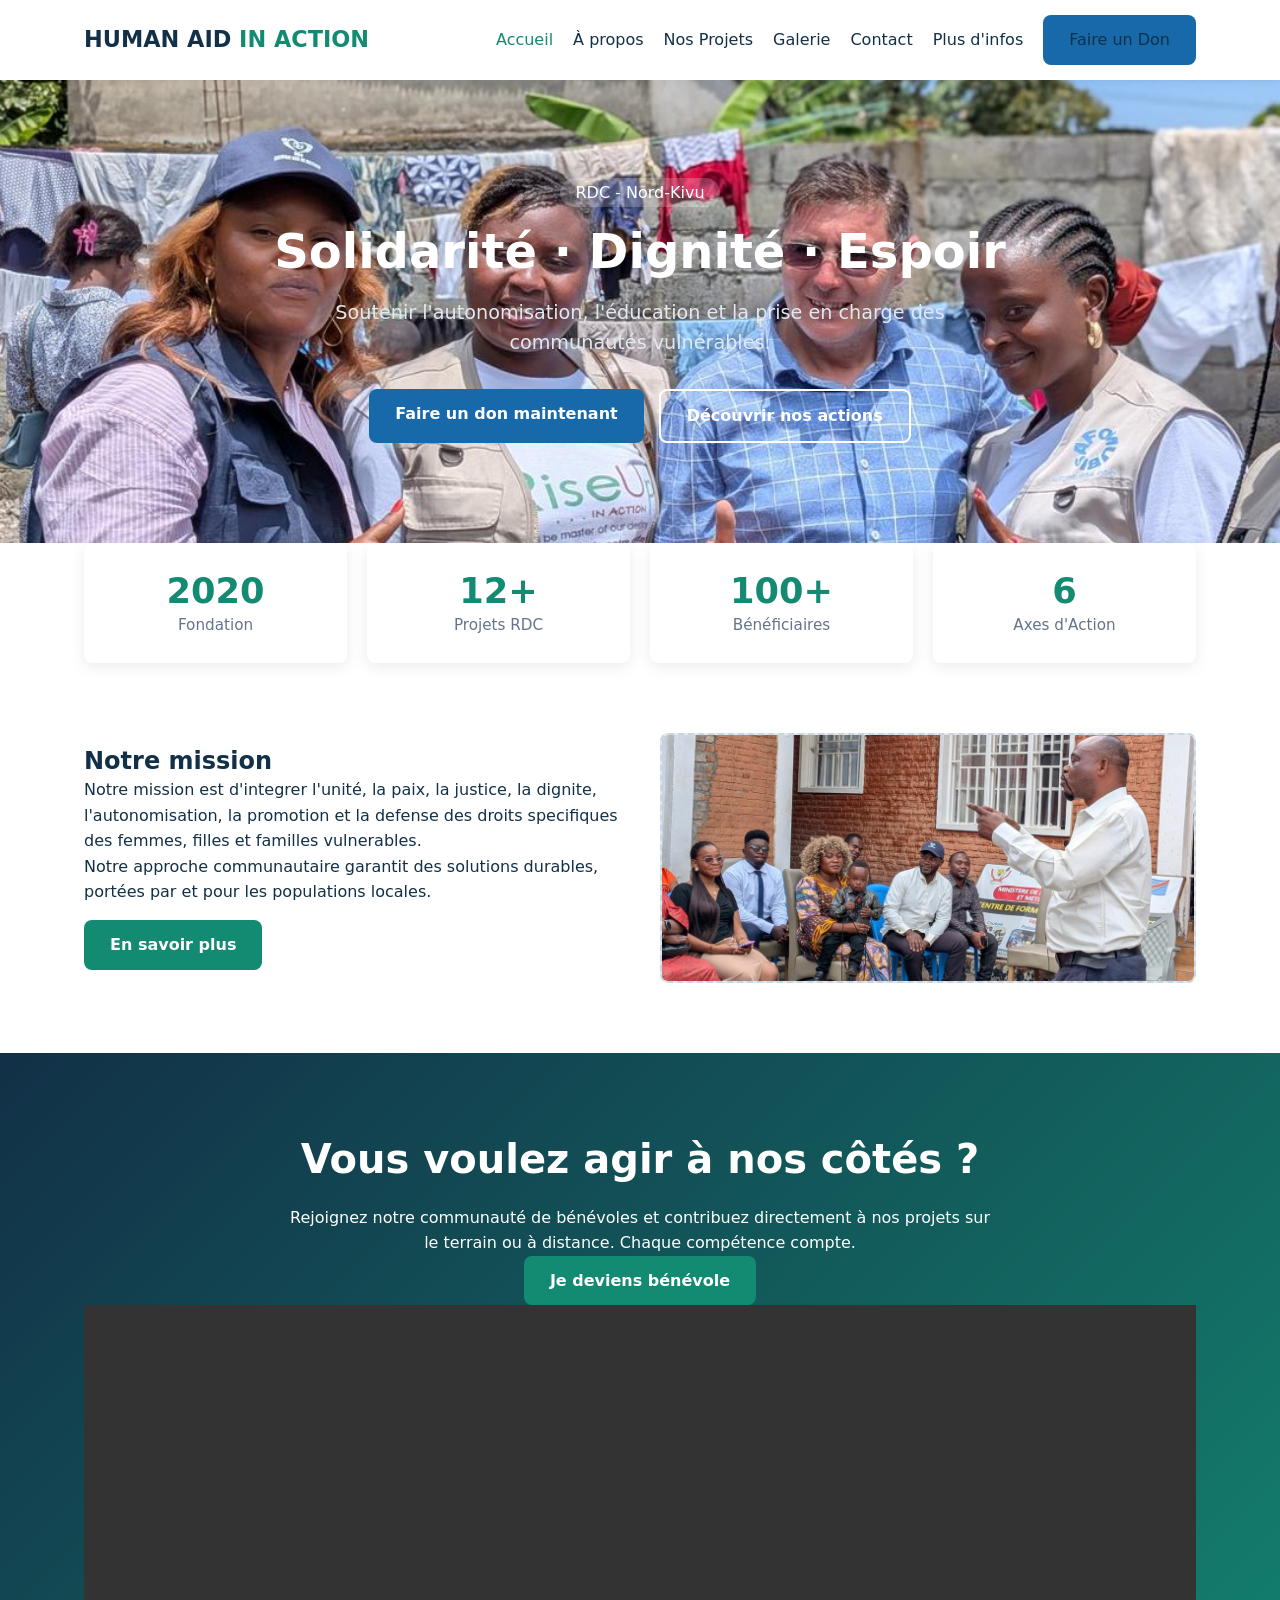
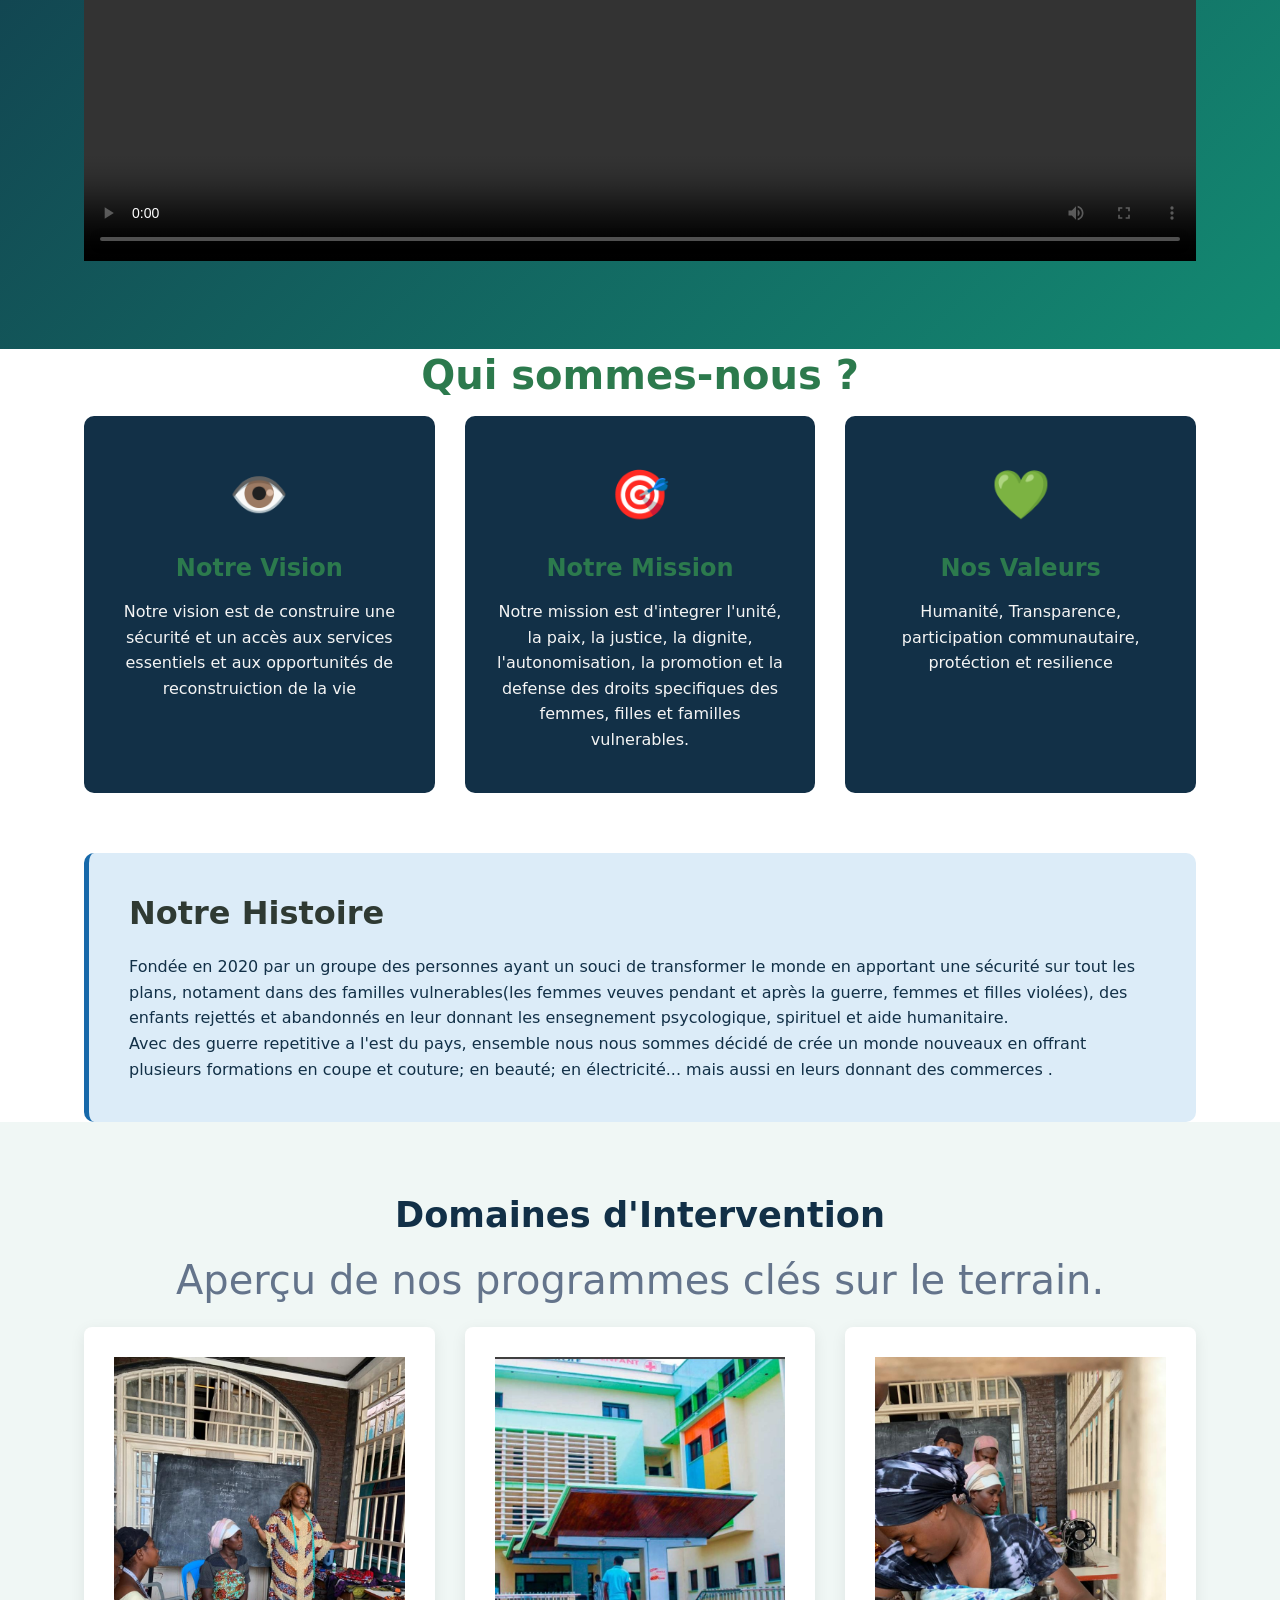
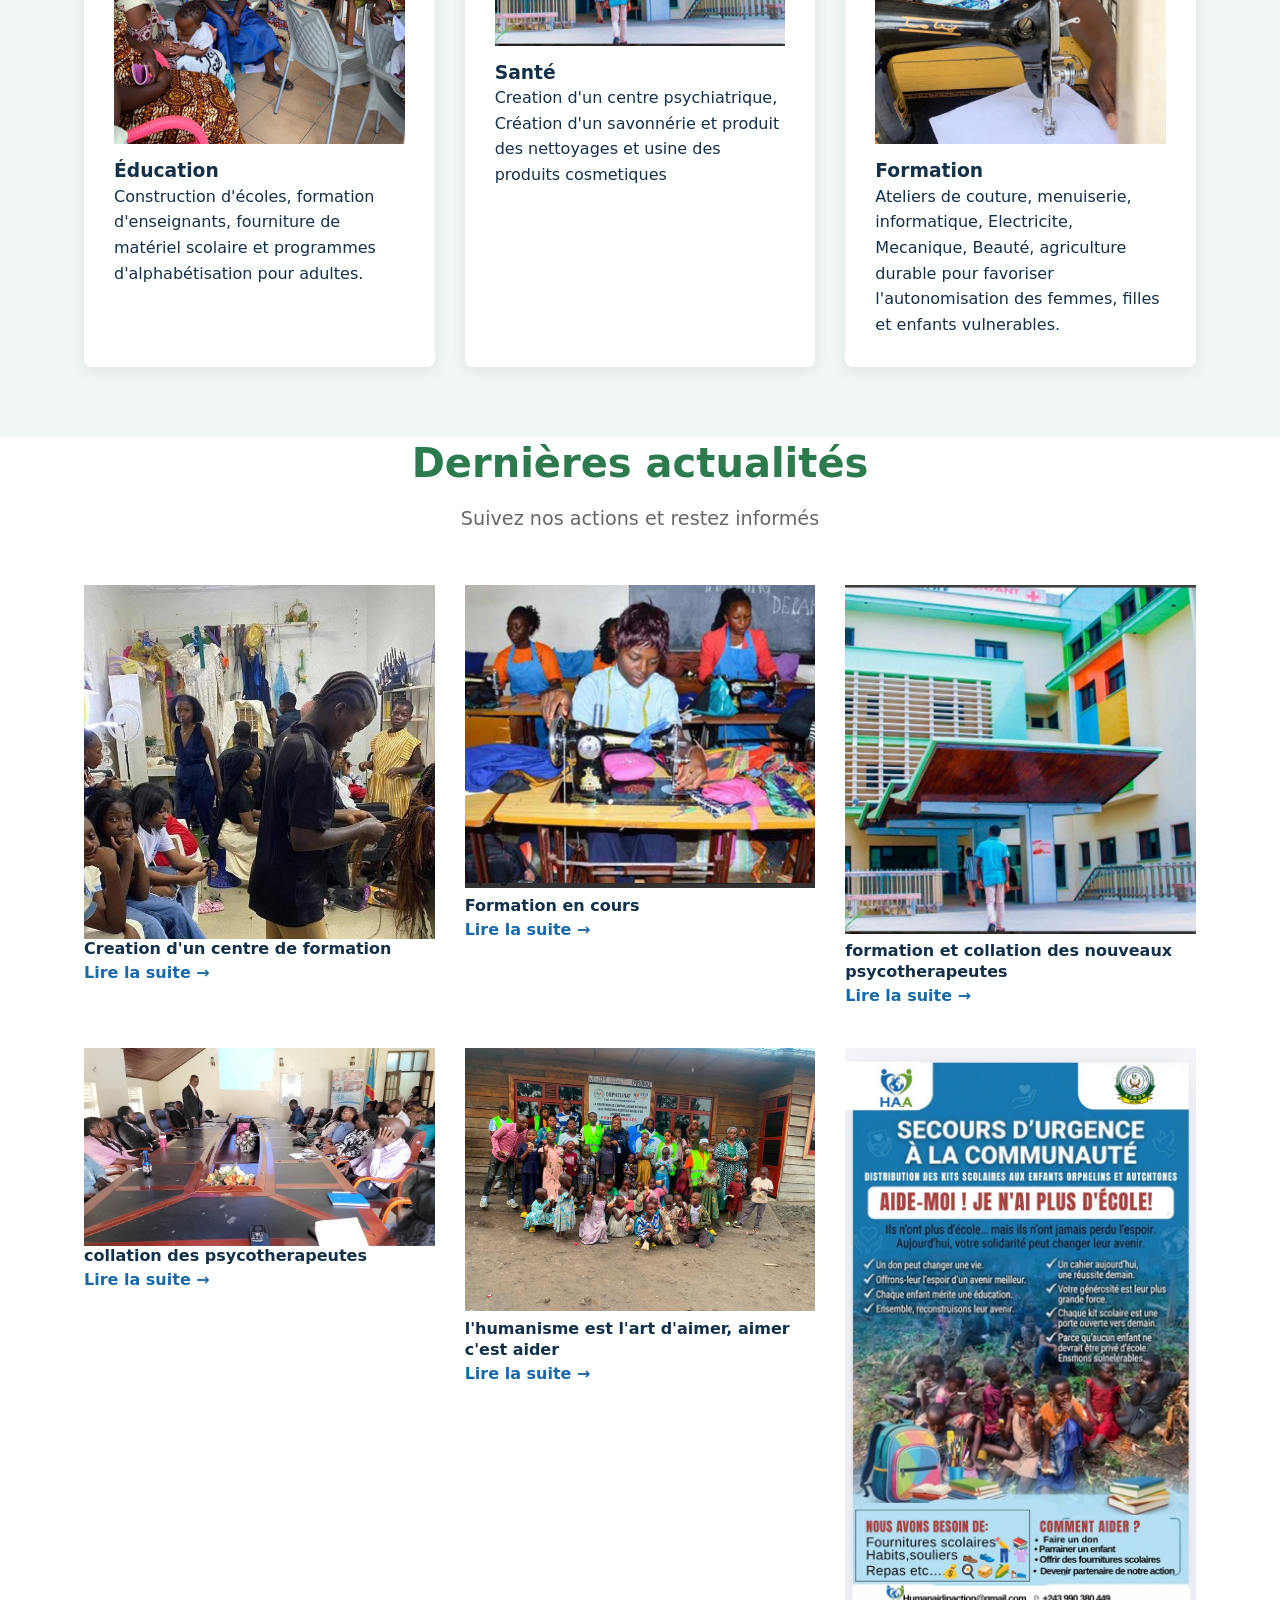
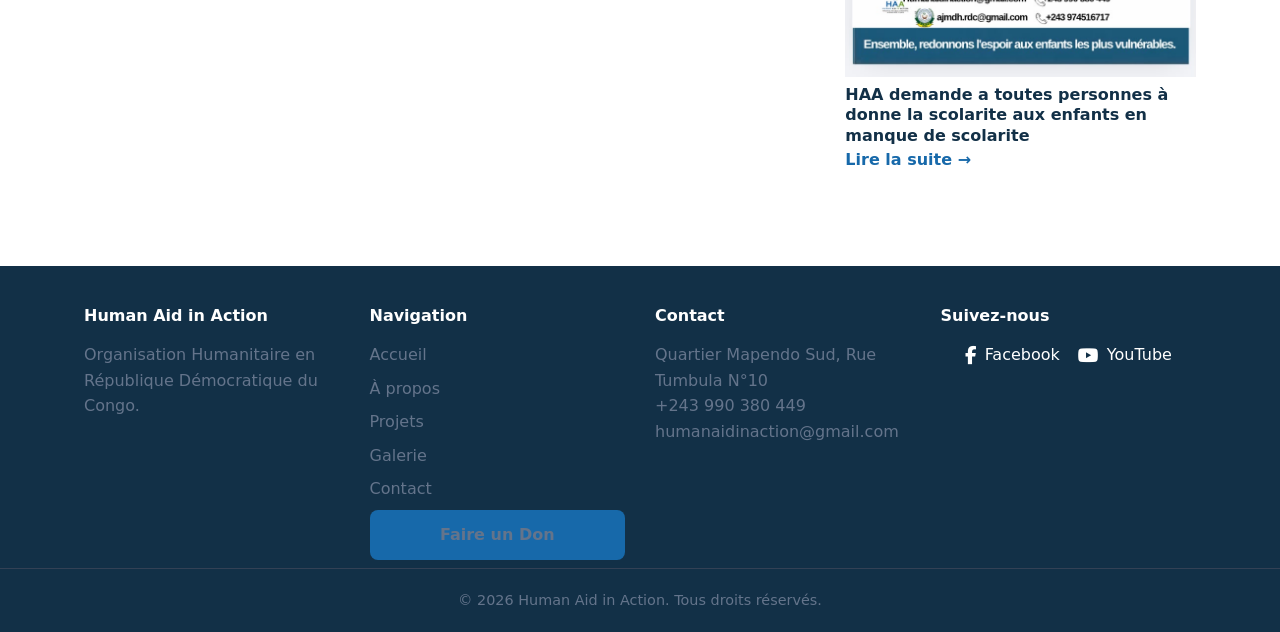
==== commit 386c3457: "init" ====
--- a/index.html
+++ b/index.html
@@ -5,6 +5,7 @@
   <meta name="viewport" content="width=device-width, initial-scale=1.0">
   <title>Human Aid in Action - Organisation Humanitaire</title>
   <link rel="stylesheet" href="style.css">
+  <link rel="stylesheet" href="https://cdnjs.cloudflare.com/ajax/libs/font-awesome/6.5.2/css/all.min.css">
  <meta name="description" content="Human aid in action- Organisation Humanitaire engagée dans l'education, la santé, la formation professionnelle des femmes vulnerable et enfants abandonnés.">
   <link rel="icon" href="haa/logo.jpg" type="image/x-icon">
 <link rel="shortcut icon" href="haa/logo.jpg" type="image/jpg">
@@ -22,6 +23,7 @@
         <a href="projets.html">Nos Projets</a>
         <a href="galerie.html">Galerie</a>
         <a href="contact.html">Contact</a>
+        <a href="pour plus d'info.html">Plus d'infos</a>
         <a href="https://yembjkyt.mychariow.shop/prd_061tvge9/checkout" class="btn btn-secondary">Faire un Don</a>
       </nav>
     </div>
@@ -33,7 +35,7 @@
       <h1>Solidarité · Dignité · Espoir</h1>
       <p>Soutenir l'autonomisation, l'éducation et la prise en charge des communautés vulnérables.</p>
       <div class="hero-btns">
-        <a href="dons.html" class="btn btn-secondary">Faire un don maintenant</a>
+        <a href="https://yembjkyt.mychariow.shop/prd_061tvge9/checkout" class="btn btn-secondary">Faire un don maintenant</a>
         <a href="projets.html" class="btn btn-outline">Découvrir nos actions</a>
       </div>
     </div>
@@ -254,6 +256,13 @@
         <p>+243 990 380 449</p>
          <p>humanaidinaction@gmail.com</p>
       </div>
+      <div class="footer-col">
+        <h4>Suivez-nous</h4>
+        <div class="social-links">
+          <a href="https://facebook.com/profile.php?id=61572258029571" target="_blank" rel="noopener noreferrer"><i class="fa-brands fa-facebook-f" aria-hidden="true"></i> Facebook</a>
+          <a href="https://www.youtube.com/@humanaidinaction" target="_blank" rel="noopener noreferrer"><i class="fa-brands fa-youtube" aria-hidden="true"></i> YouTube</a>
+        </div>
+      </div>
     </div>
     <div class="footer-bottom">
       <p>&copy; 2026 Human Aid in Action. Tous droits réservés.</p>
--- a/style.css
+++ b/style.css
@@ -3,12 +3,12 @@
    ========================================================================== */
 
 :root {
-  --primary: #2a7a4c;
-  --primary-hover: #1f5937;
-  --secondary: #e67e22;
-  --secondary-hover: #d35400;
-  --dark: #1e293b;
-  --light: #f8fafc;
+  --primary: #138a72;
+  --primary-hover: #0d6756;
+  --secondary: #1769aa;
+  --secondary-hover: #0f4f82;
+  --dark: #123047;
+  --light: #f0f7f5;
   --white: #ffffff;
   --gray: #64748b;
   --gray-light: #e2e8f0;
@@ -154,7 +154,7 @@
   text-align: center;
   color: var(--white);
   /* EMPLACEMENT BACKGROUND IMAGE PAGE HEADER: remplace l'url ci-dessous */
-  background: linear-gradient(rgba(0, 0, 0, 0.7), rgba(0, 0, 0, 0.7)), var(--primary);
+  background: linear-gradient(rgba(18, 48, 71, 0.82), rgba(19, 138, 114, 0.82)), var(--primary);
 }
 
 .page-header h1 {
@@ -226,6 +226,18 @@
   object-fit: cover;
 }
 
+.info-image-slot {
+  height: 360px;
+  background: linear-gradient(135deg, #d9f2ea, #dcecf8);
+  border: 2px dashed var(--primary);
+  color: var(--primary);
+}
+
+.info-image-slot span {
+  padding: 20px;
+  text-align: center;
+}
+
 /* --- ACCUEIL HERO --- */
 .hero {
   padding: 100px 0;
@@ -398,6 +410,30 @@
 
 .footer-col a:hover {
   color: var(--white);
+}
+
+.social-links {
+  display: flex;
+  justify-content: center;
+  gap: 18px;
+  margin-top: 10px;
+}
+
+.social-links a {
+  color: var(--white);
+  text-decoration: none;
+  transition: var(--transition);
+  display: inline-flex;
+  align-items: center;
+  gap: 8px;
+}
+
+.social-links a:hover {
+  color: #7de0c8;
+}
+
+.social-links i {
+  font-size: 1.15rem;
 }
 
 .footer-bottom {
@@ -447,7 +483,7 @@
     padding: 0 20px;
 }
 .identity-card {
-    background: #423d3d;
+  background: #123047;
     padding: 40px 30px;
     border-radius: 10px;
     text-align: center;
@@ -473,9 +509,7 @@
 }
 .volunteer-cta {
     padding: 80px 0;
-    background: linear-gradient(
-135deg
-, #646260 0%, #5a5755 100%);
+    background: linear-gradient(135deg, #123047 0%, #138a72 100%);
 }
 .volunteer-card {
     text-align: center;
@@ -497,9 +531,9 @@
 .history-block {
     margin: 0 auto;
     padding: 40px;
-    background: #9f8d8d;
+    background: #dcecf8;
     border-radius: 10px;
-    border-left: 5px solid #e67e22;
+    border-left: 5px solid var(--secondary);
 }
 .history-block h3 {
     font-size: 2rem;
@@ -518,7 +552,7 @@
     position: absolute;
     top: 15px;
     left: 15px;
-    background: #e67e22;
+    background: var(--secondary);
     color: white;
     padding: 5px 12px;
     border-radius: 20px;
@@ -533,7 +567,7 @@
 }
 
 .news-link {
-    color: #e67e22;
+    color: var(--secondary);
     text-decoration: none;
     font-weight: 600;
 }
@@ -570,12 +604,12 @@
     color: #2c7a4d;
 }
 .team-role {
-    color: #e67e22;
+    color: var(--secondary);
     font-weight: 600;
     margin-bottom: 10px;
 }
 .value-card {
-    background: #797272;
+  background: #e5f2ef;
     padding: 40px 30px;
     border-radius: 10px;
     text-align: center;
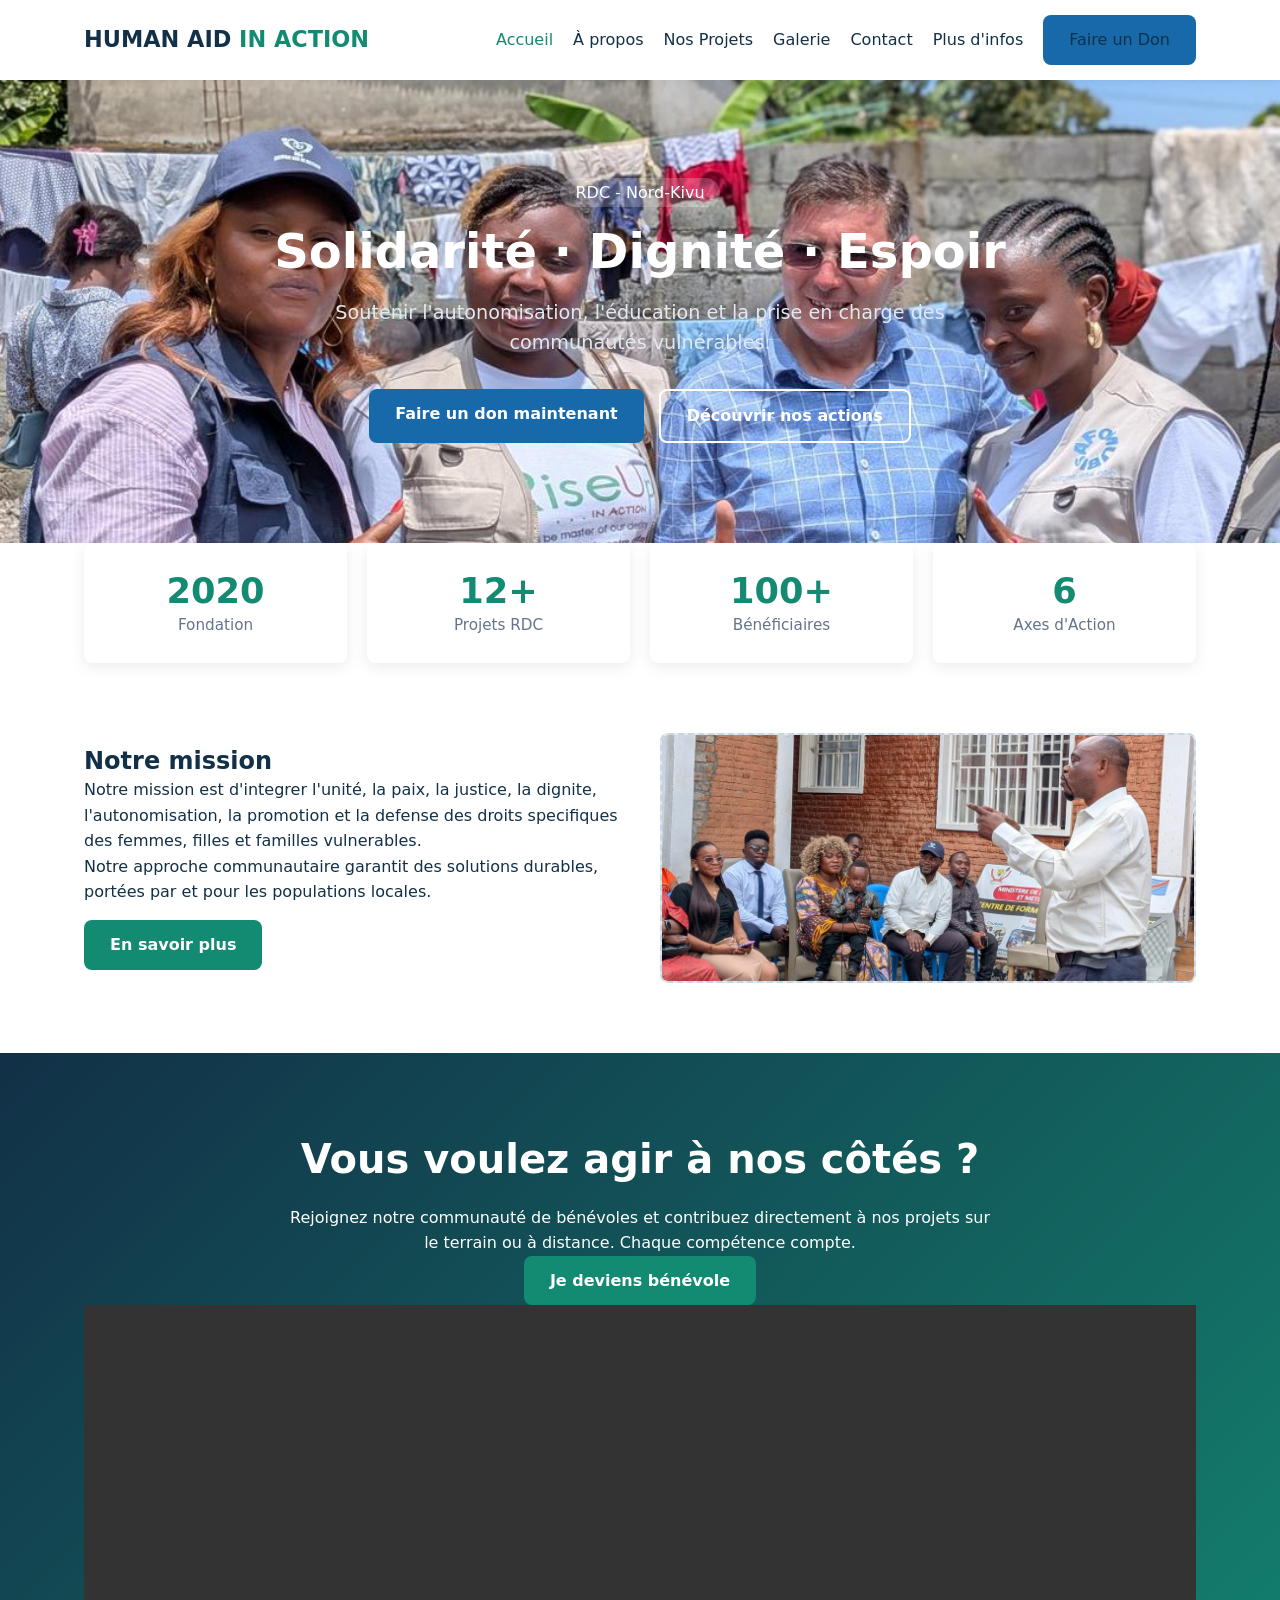
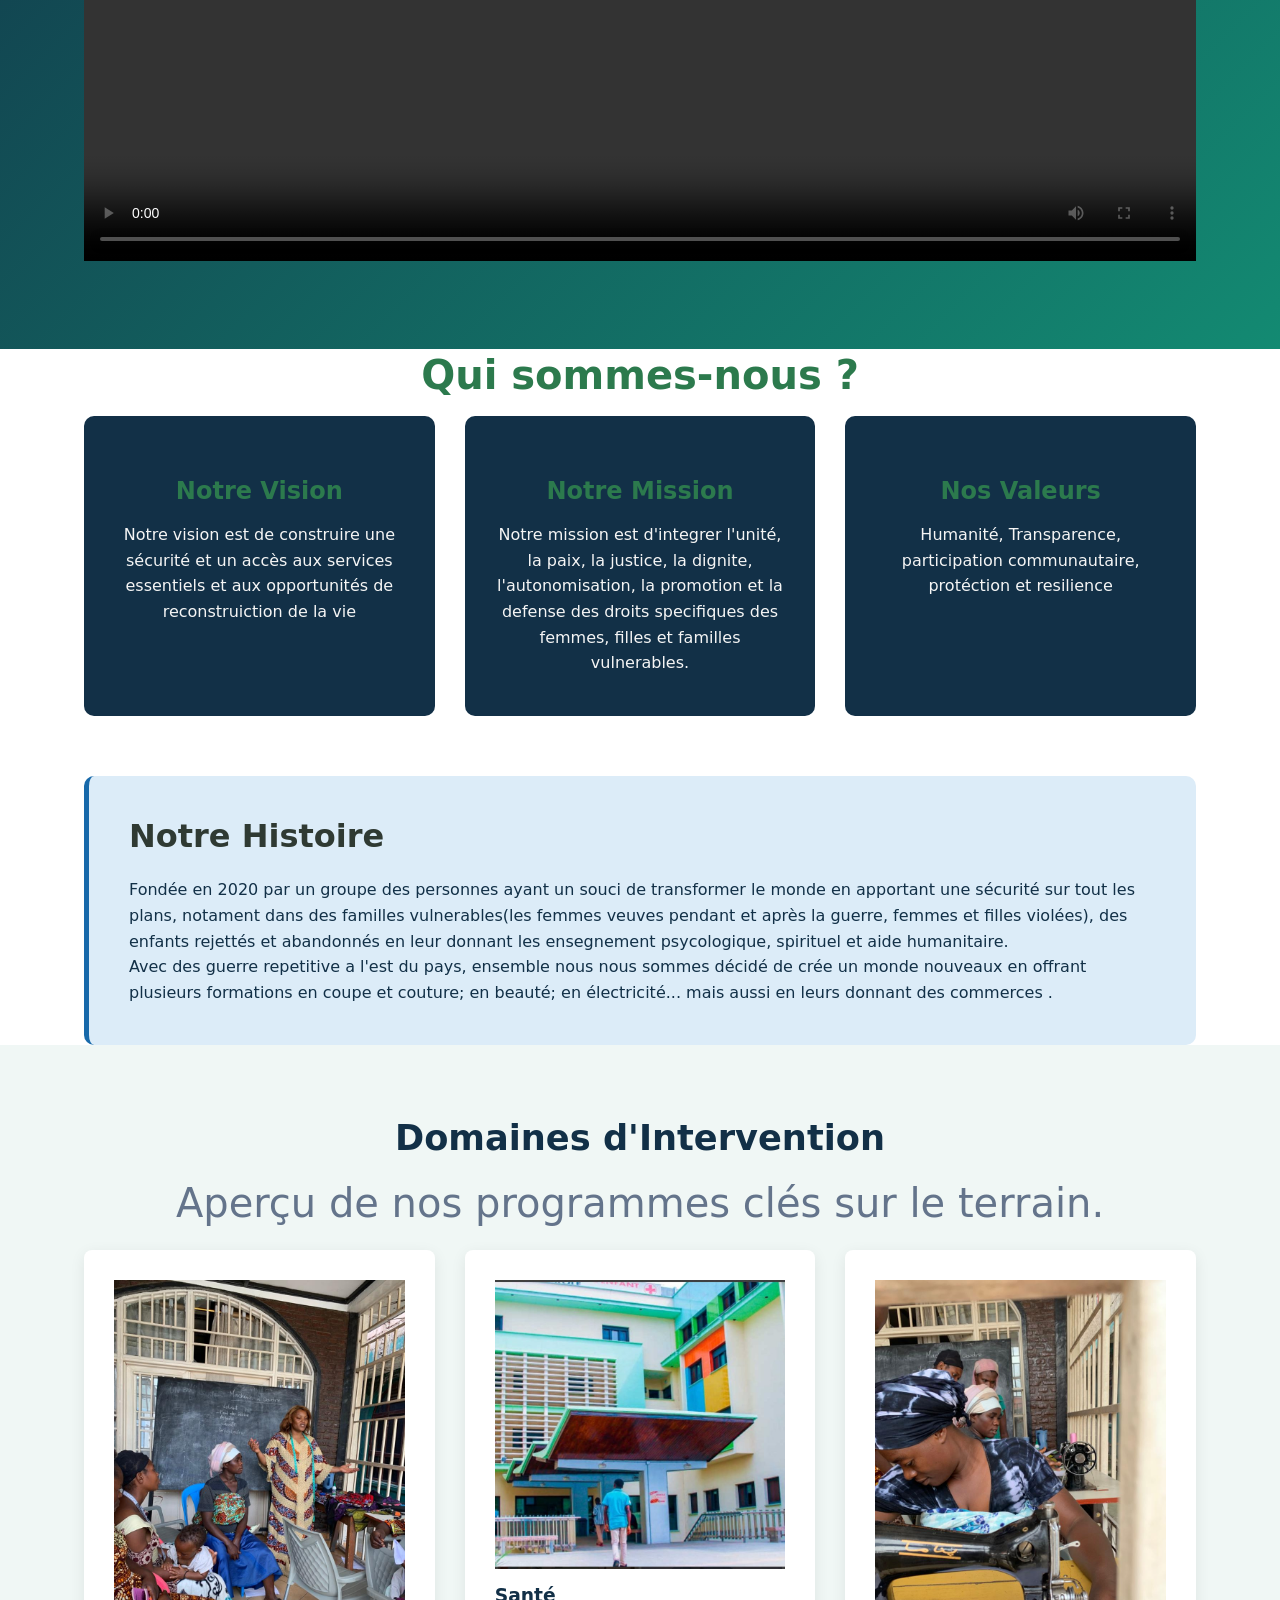
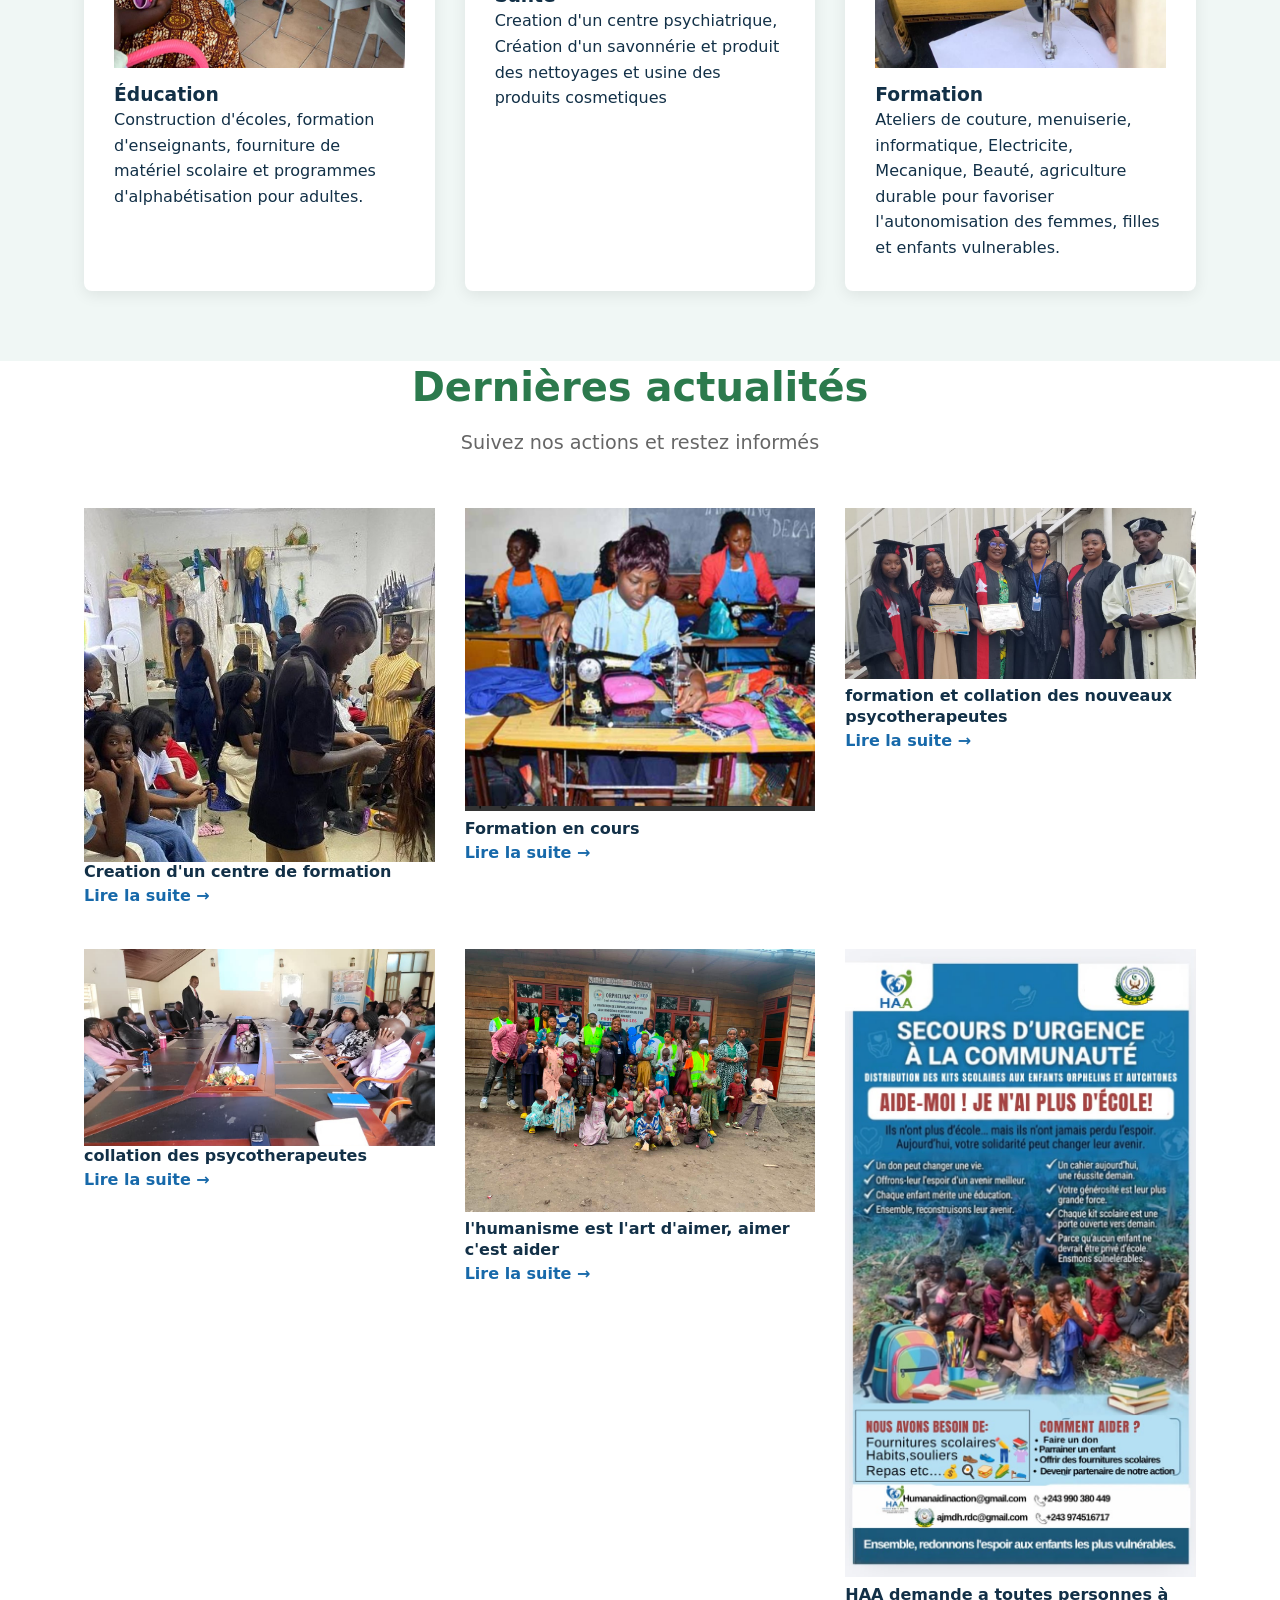
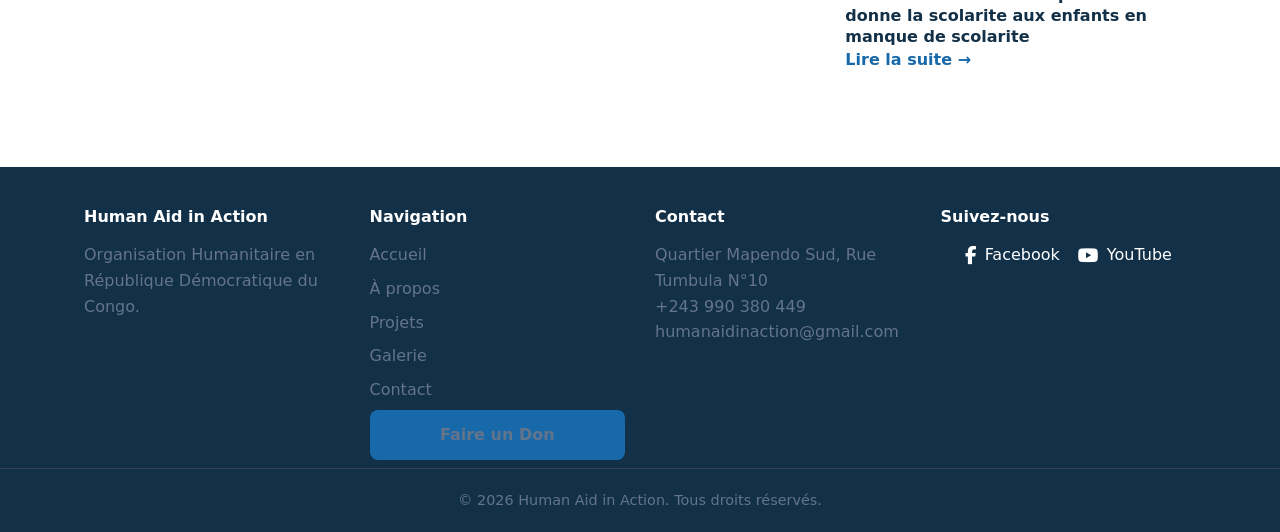
==== commit 5ea59a48: "init" ====
--- a/index.html
+++ b/index.html
@@ -86,19 +86,19 @@
                 
                 <div class="identity-grid">
                     <div class="identity-card">
-                        <div class="identity-icon">👁️</div>
+                        <div class="identity-icon"></div>
                         <h3>Notre Vision</h3>
                         <p>Notre vision est de construire une sécurité et un accès aux services essentiels et aux opportunités de reconstruiction de la vie</p>
                     </div>
                     
                     <div class="identity-card">
-                        <div class="identity-icon">🎯</div>
+                        <div class="identity-icon"></div>
                         <h3>Notre Mission</h3>
                         <p>Notre mission est d'integrer l'unité, la paix, la justice, la dignite, l'autonomisation, la promotion et la defense des droits specifiques des femmes, filles et familles vulnerables.</p>
                     </div>
                     
                     <div class="identity-card">
-                        <div class="identity-icon">💚</div>
+                        <div class="identity-icon"></div>
                         <h3>Nos Valeurs</h3>
                         <p>Humanité, Transparence, participation communautaire, protéction et resilience</p>
                     </div>
@@ -177,7 +177,7 @@
                     </article>
                     <article class="news-card">
                         <div class="news-image">
-                            <img src="haa/hospi.jpg" alt="" style="width: 100%; height: 100%;">
+                            <img src="haa/psy.jpg" alt="" style="width: 100%; height: 100%;">
                             <span class="news-category">Santé</span>
                         </div>
                         <div class="news-content">
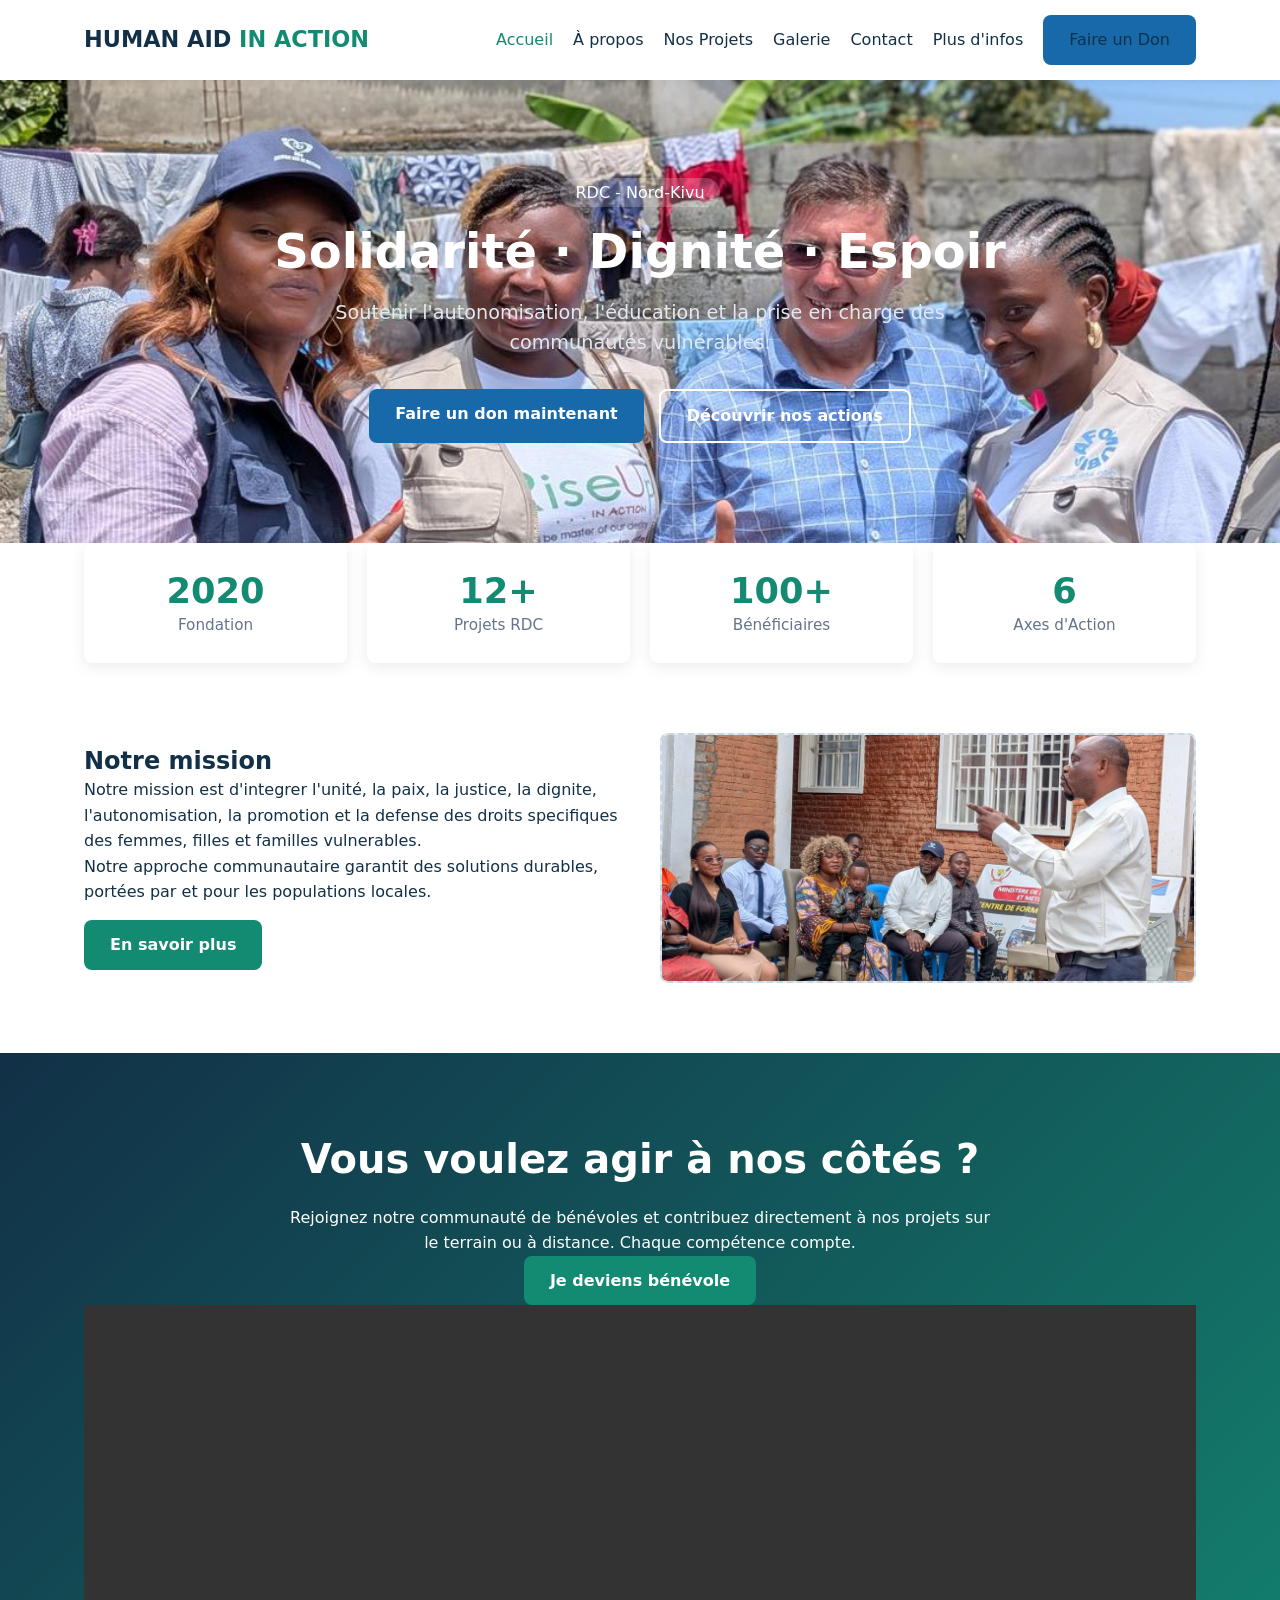
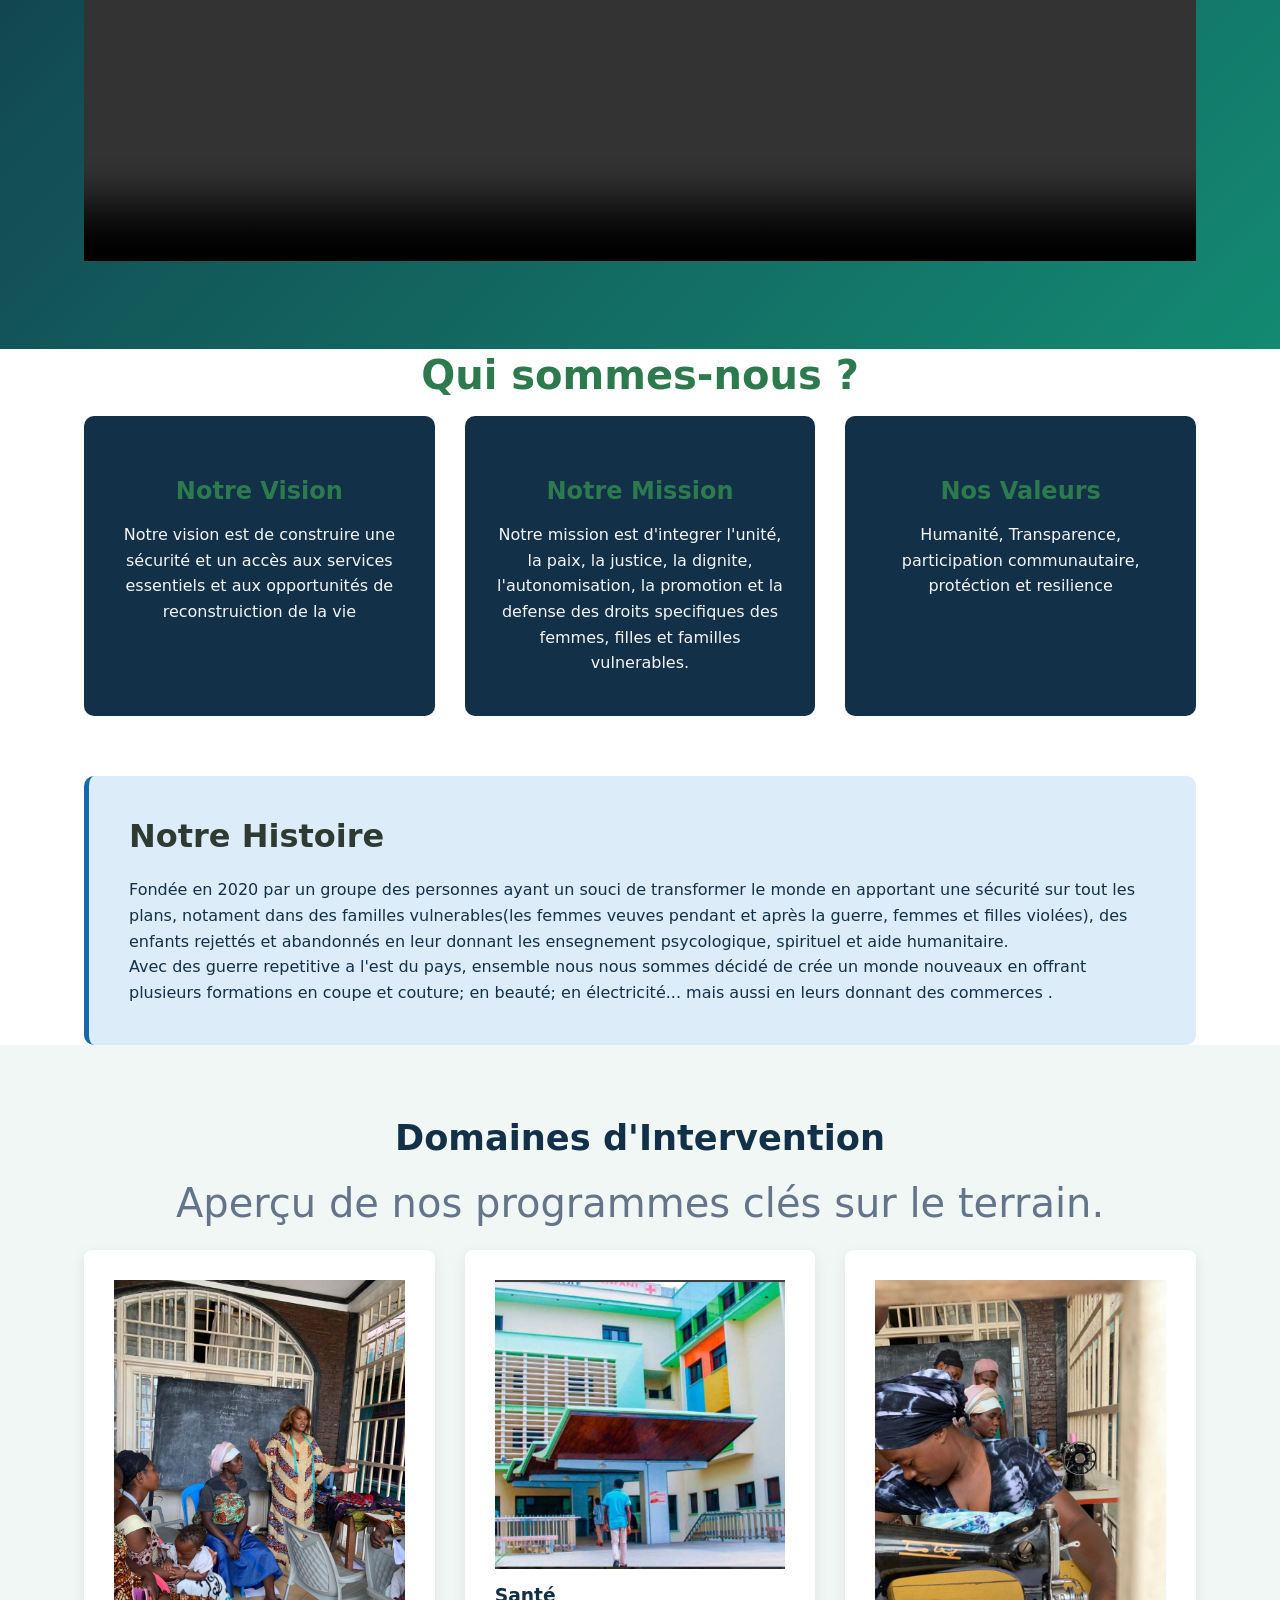
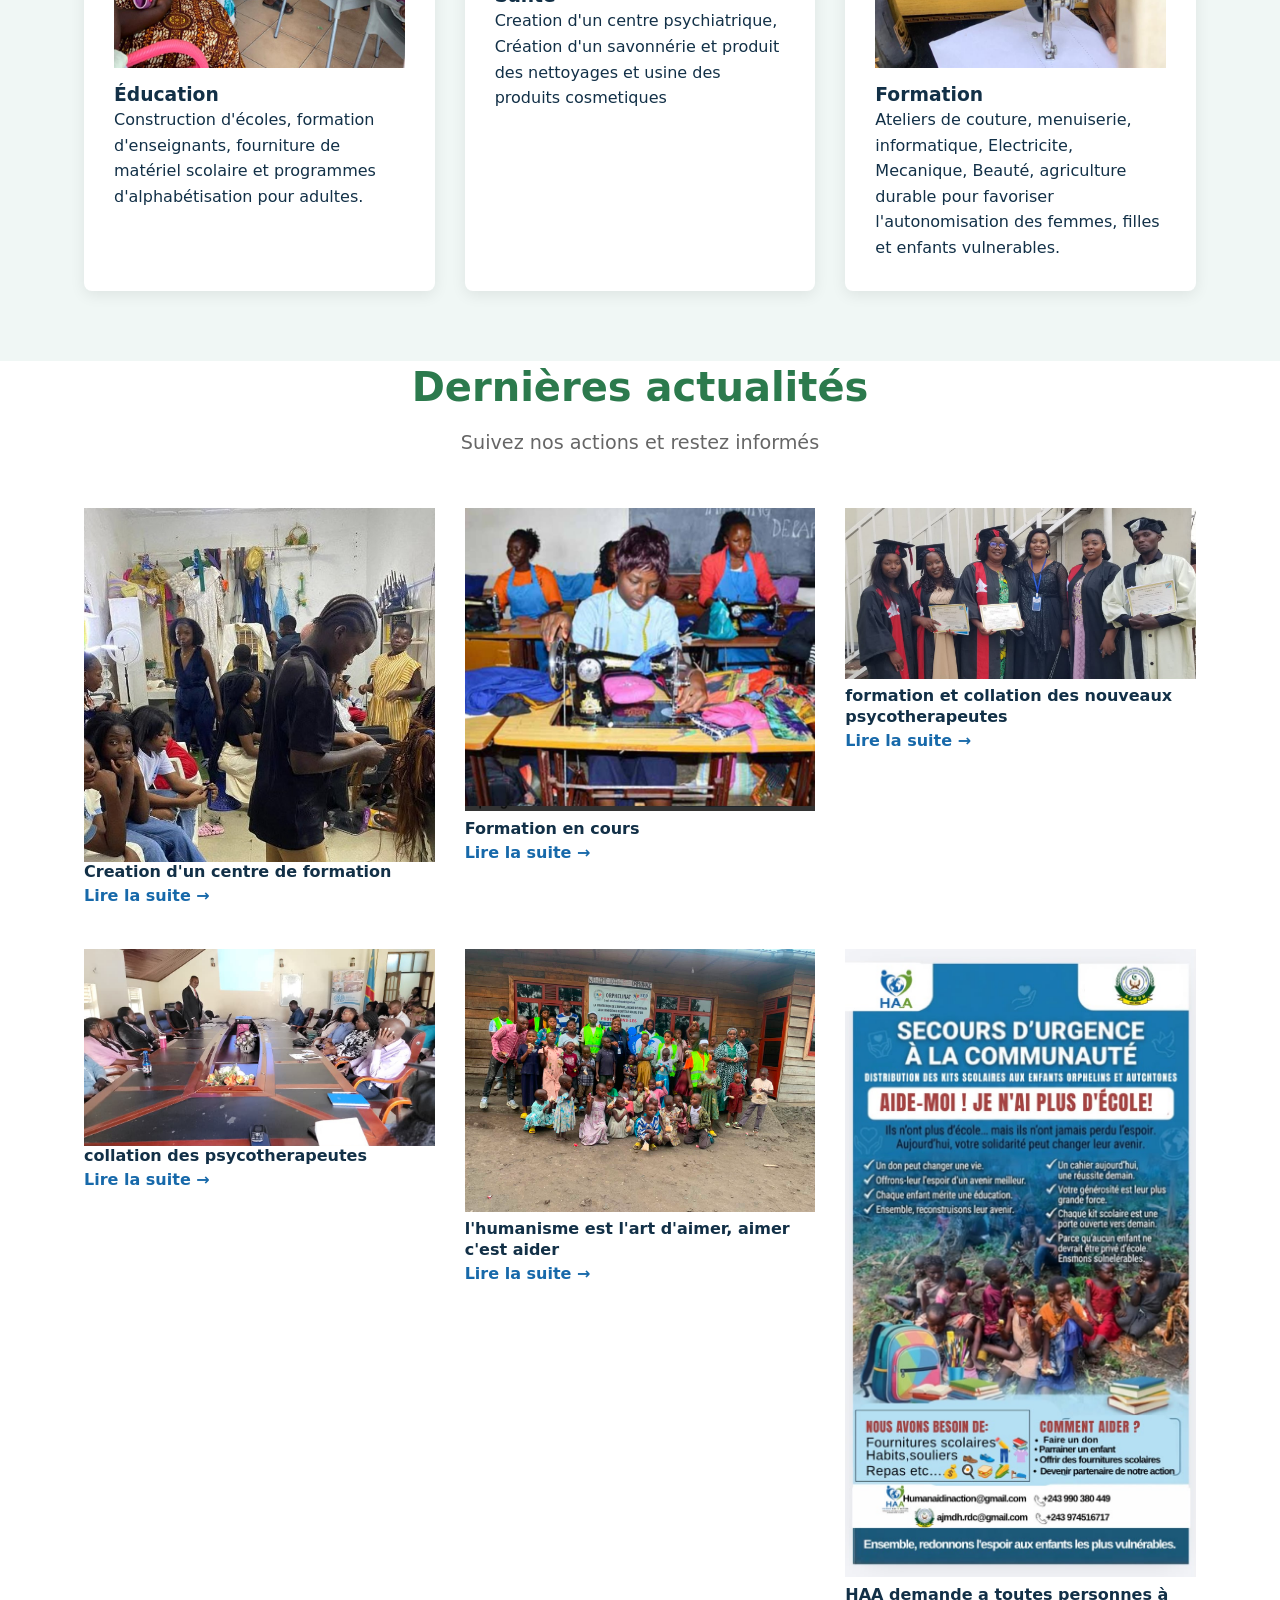
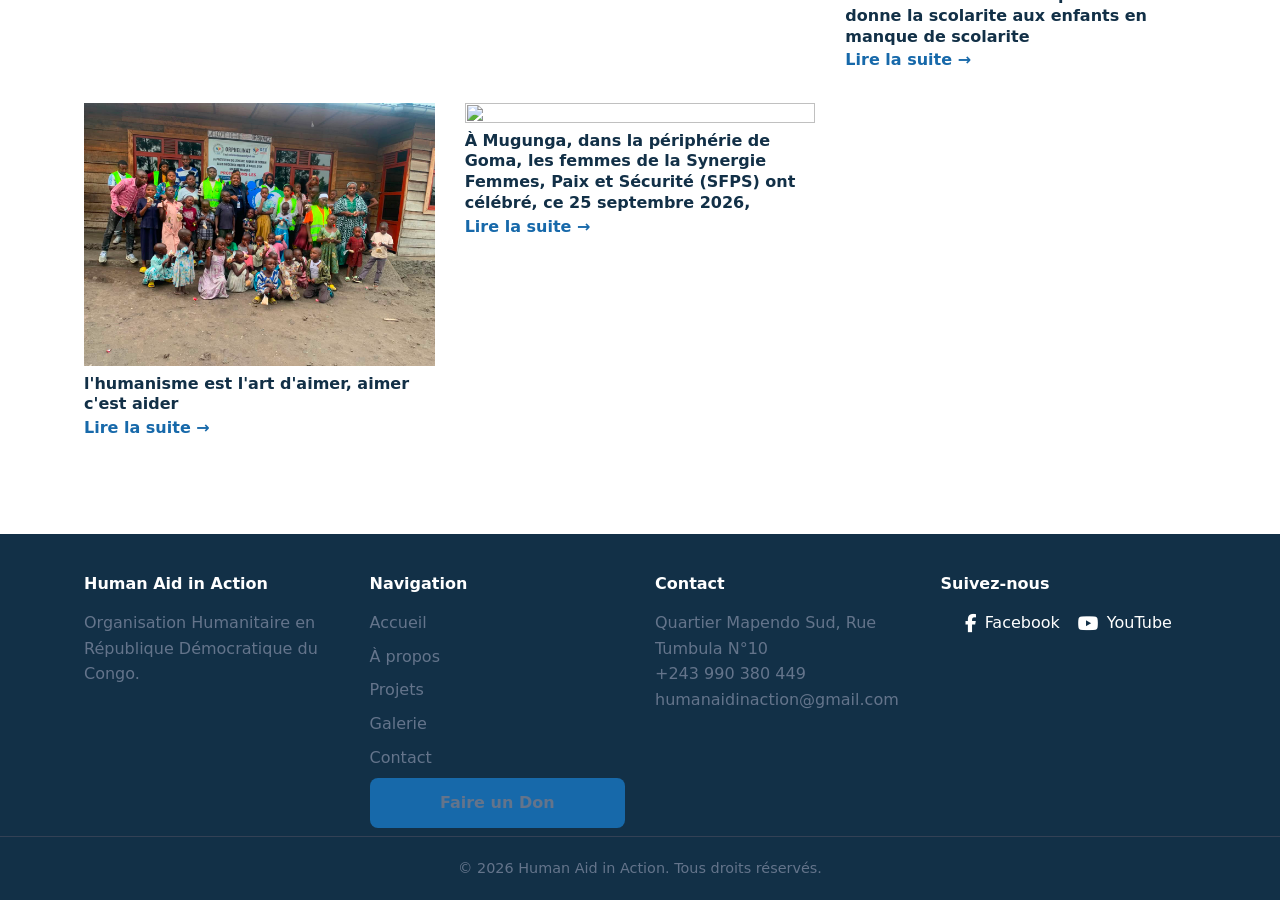
==== commit 7941402c: "init" ====
--- a/index.html
+++ b/index.html
@@ -225,8 +225,36 @@
                             <a href="galerie.html" class="news-link">Lire la suite →</a>
                         </div>
                     </article>
+
+                     <article class="news-card">
+                        <div class="news-image">
+                            <img src="mise à jour/orphelina.jpg" alt="" style="width: 100%; height: 100%;">
+                          
+                            <span class="news-category">visite des orphelin</span>
+                        </div>
+                        <div class="news-content">
+                            <h4>l'humanisme est l'art d'aimer, aimer c'est aider</h4>
+                            <a href="galerie.html" class="news-link">Lire la suite →</a>
+                        </div>
+                    </article>
+                    <article class="news-card">
+                       <div class="news-image">
+                            <img src="mise à jour/112.JPEG" alt="" style="width: 100%; height: 100%;">
+                            <span class="news-category">Mugunga: Les femmes de la synergie femmes, paix et 
+                            securité appellent à investir dans la paix au quotidien.
+                            </span>
+                        </div>
+                        <div class="news-content">
+                            <span class="news-date"></span>
+                            <h4>À Mugunga, dans la périphérie de Goma, les femmes de la Synergie Femmes,
+                               Paix et Sécurité (SFPS) ont célébré, ce 25 septembre 2026, 
+                               </h4>
+                            <a href="https://bi450.com/mugunga-les-femmes-de-la-synergie-femmes-paix-et-securite-appellent-a-investir-dans-la-paix-au-quotidien" class="news-link">Lire la suite →</a>
+                        </div>
+                    </article>
                     
                 </div>
+
                 
                 <div class="news-more">
                     <a href="galerie.html" class="btn btn-outline">Voir toutes les actualités →</a>
